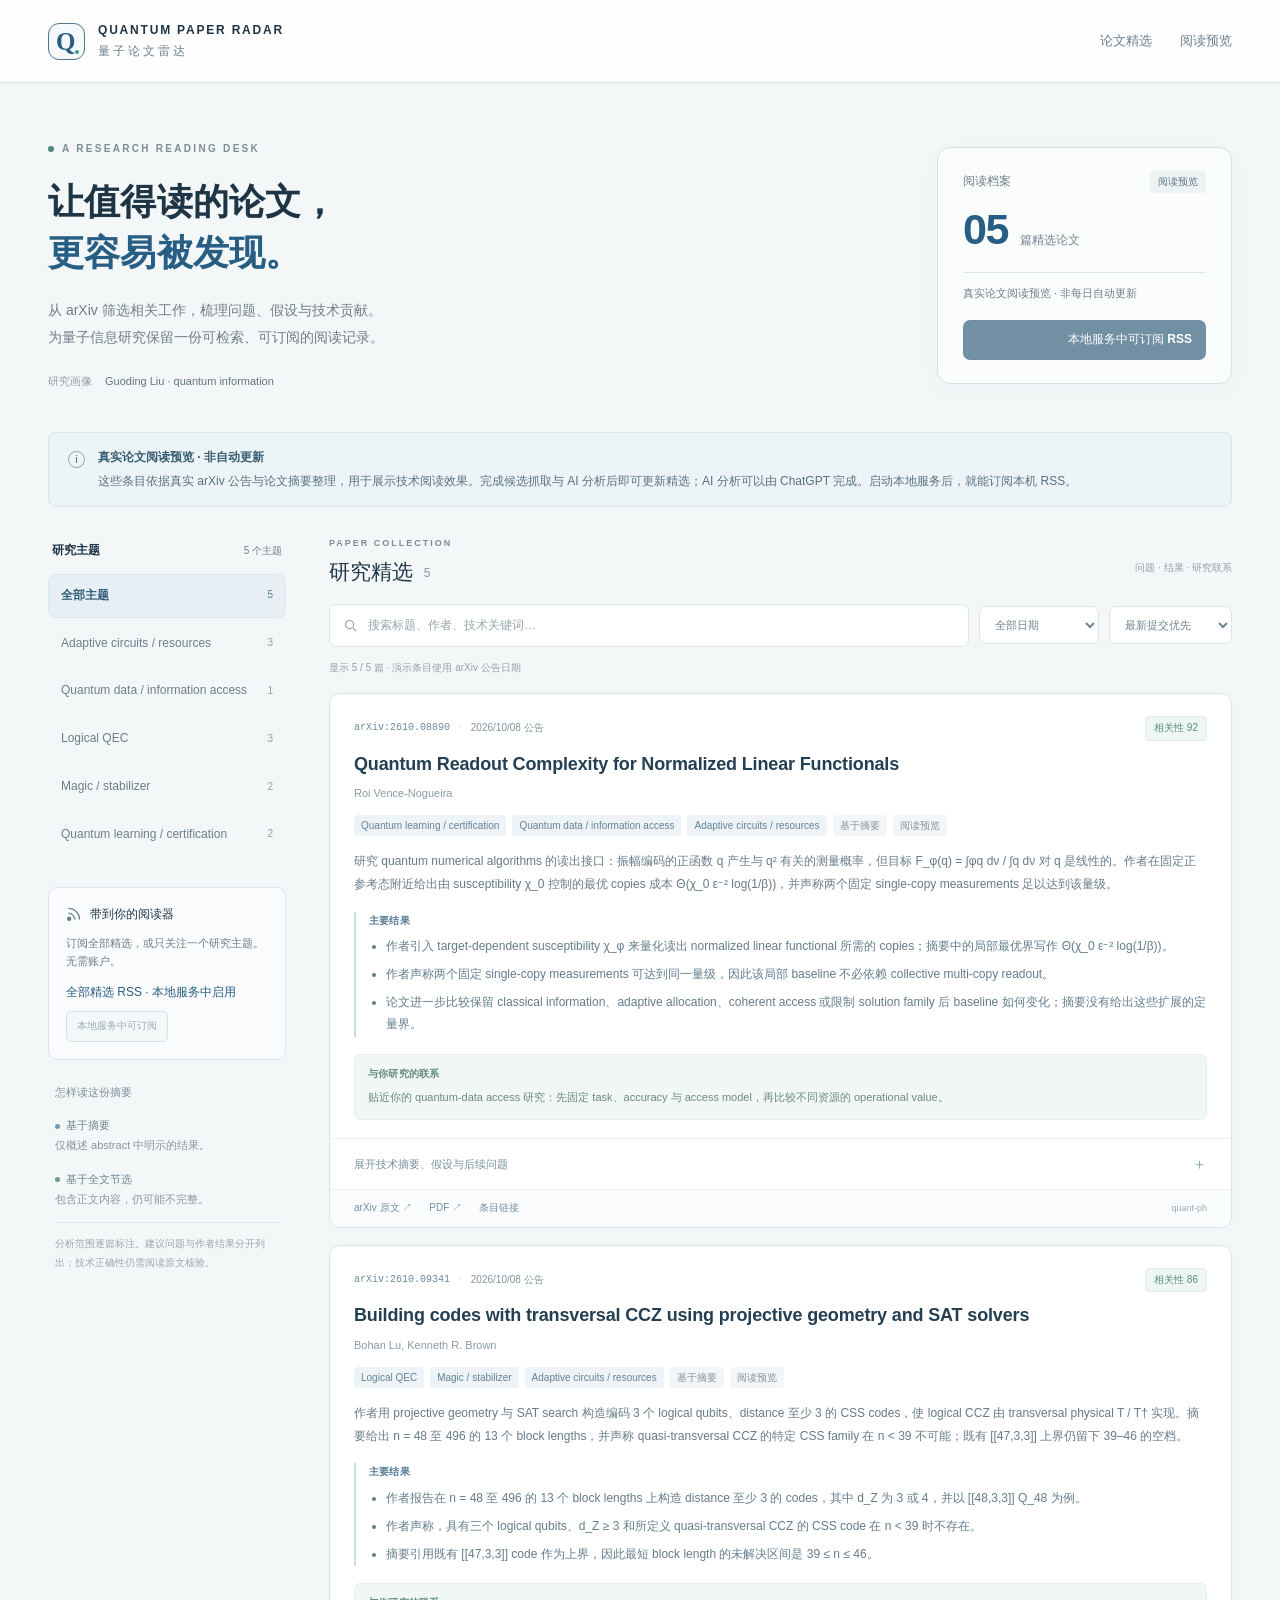
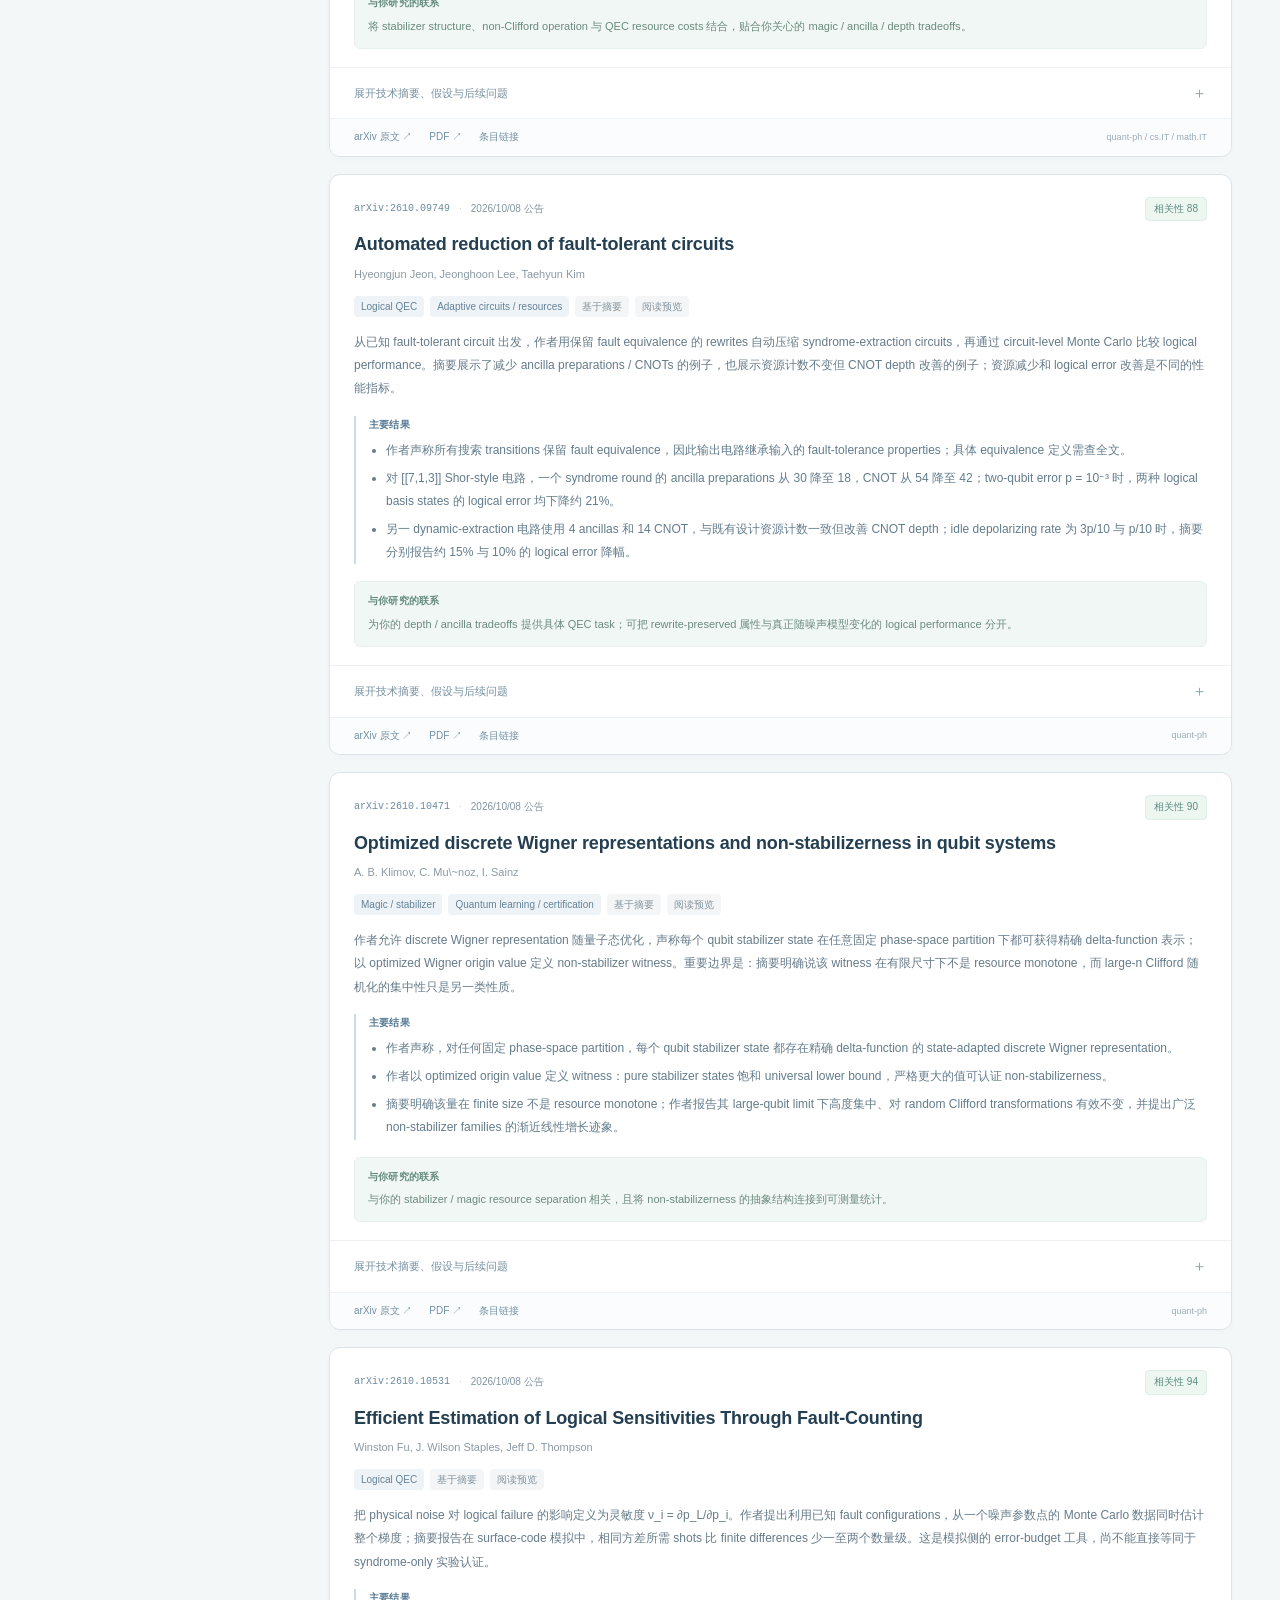
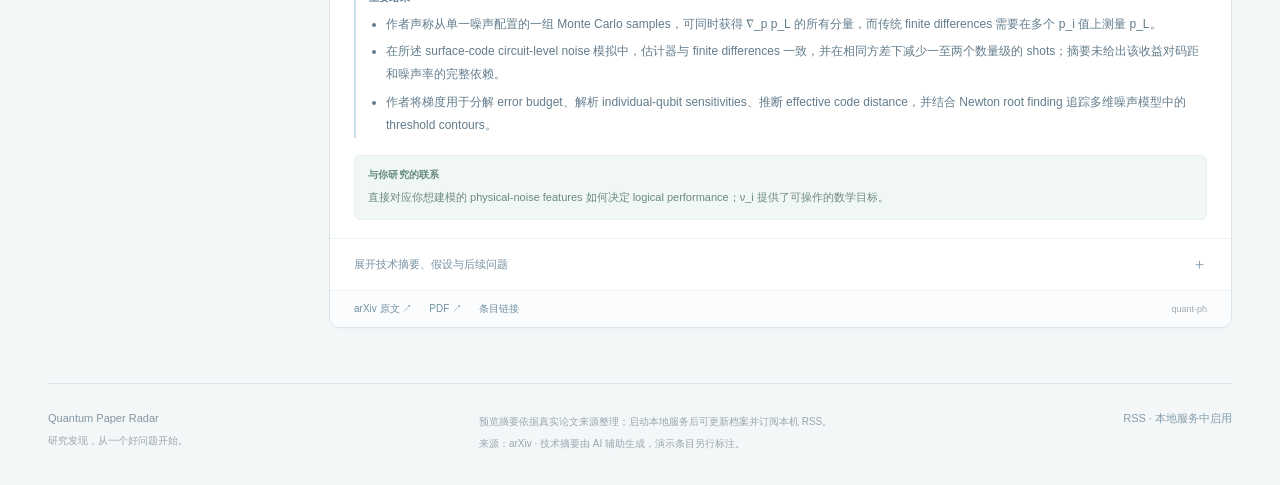
==== Preview.html @ 43a52d11 "Add quantum paper radar, local reader, RSS and no-key Pages workflow" ====
<!doctype html>
<html lang="zh-CN">
<head>
  <meta charset="utf-8">
  <meta name="viewport" content="width=device-width, initial-scale=1">
  <meta name="description" content="个性化 arXiv 研究精选：阅读问题、假设、主要结果和研究联系的技术摘要。">
  <title>Quantum Paper Radar · 量子论文雷达</title>
  <link rel="alternate" type="application/rss+xml" title="Quantum Paper Radar RSS" href="http://localhost:8000/feed.xml">
  <style>:root{--ink:#1e3546;--muted:#6e7e89;--blue:#275e84;--teal:#397b75;--line:#dce5e9;--paper:#fff;--bg:#f4f7f8;--lightblue:#eaf2f7;--lightteal:#eaf4f0;--font:Inter,-apple-system,BlinkMacSystemFont,"Segoe UI","Noto Sans CJK SC","PingFang SC","Microsoft YaHei",sans-serif}*{box-sizing:border-box}html{scroll-behavior:smooth;scroll-padding-top:90px}body{margin:0;background:var(--bg);color:var(--ink);font-family:var(--font);font-size:14px;line-height:1.65}a{color:var(--blue);text-decoration:none}a:hover{text-decoration:underline}button,input,select{font:inherit}button,select{cursor:pointer}button{color:inherit}button:focus-visible,a:focus-visible,input:focus-visible,select:focus-visible,summary:focus-visible{outline:3px solid #88b4ca;outline-offset:3px}button{background:none}.sr-only{position:absolute;width:1px;height:1px;padding:0;margin:-1px;overflow:hidden;clip:rect(0,0,0,0);white-space:nowrap;border:0}[hidden]{display:none!important}.skip-link{position:fixed;top:-80px;left:16px;background:#fff;border:1px solid var(--blue);padding:12px;z-index:20}.skip-link:focus{top:10px}.site-header{background:rgba(255,255,255,.94);border-bottom:1px solid var(--line)}.header-inner{max-width:1252px;margin:auto;min-height:82px;padding:0 34px;display:flex;justify-content:space-between;align-items:center;gap:24px}.brand{display:flex;gap:13px;align-items:center;color:var(--ink);font-weight:650;font-size:12px;letter-spacing:1.8px;line-height:1.45}.brand:hover{text-decoration:none}.brand-mark{width:37px;height:37px;border:1.5px solid #54758b;border-radius:11px;display:grid;place-items:center;font-family:Georgia,serif;font-size:25px;line-height:1;color:#275e84;position:relative;background:#f5f9fb}.brand-mark:after{content:"";width:4px;height:4px;background:#4b9586;border-radius:50%;position:absolute;right:5px;bottom:5px}.brand-sub{display:block;font-size:12px;letter-spacing:3px;color:var(--muted);font-weight:450;margin-top:3px}nav{display:flex;gap:28px;font-size:13px}nav a{color:var(--muted)}.shell{max-width:1252px;padding:0 34px;margin:0 auto}.intro{display:flex;align-items:center;justify-content:space-between;gap:45px;padding:58px 0 42px}.eyebrow{display:flex;align-items:center;gap:8px;font-size:10px;font-weight:650;letter-spacing:2.3px;color:#7c8d97;margin:0 0 18px}.small-dot{width:6px;height:6px;border-radius:50%;background:#4c8c7f}h1{font-size:36px;line-height:1.43;font-weight:620;letter-spacing:.2px;margin:0 0 19px}h1 span{color:var(--blue)}.intro-copy{font-size:14px;color:var(--muted);line-height:1.9;margin:0 0 21px}.profile-line{font-size:11px;color:#92a0a7;margin:0}.profile-line span{color:#617581;margin-left:10px}.status-panel{width:295px;flex-shrink:0;border:1px solid #d6e1e7;border-radius:13px;background:#ffffffa6;padding:23px 25px;box-shadow:0 6px 26px rgba(30,53,70,.025)}.panel-label{display:flex;justify-content:space-between;align-items:center;color:var(--muted);margin:0 0 13px;font-size:12px}.panel-label span{background:#edf3f5;color:#5d7786;padding:3px 8px;border-radius:4px;font-size:10px}.archive-count{display:flex;align-items:baseline;gap:12px;margin:0}.archive-count>span:first-child{font-size:43px;line-height:1.1;letter-spacing:-1.5px;font-weight:550;color:var(--blue);font-variant-numeric:tabular-nums}.archive-count>span:last-child{font-size:12px;color:#70828e}.status-rule{height:1px;background:var(--line);margin:19px 0 11px}.update-status{font-size:11px;margin:0 0 16px;color:var(--muted)}.subscribe-button{display:flex;gap:9px;align-items:center;padding:10px 14px;background:var(--blue);color:#fff;font-size:12px;font-weight:550;border-radius:7px}.subscribe-button:hover{background:#1e5173;text-decoration:none}.subscribe-button>span{margin-left:auto}.subscribe-button svg,.rss-label svg{width:16px;height:16px;fill:currentColor;stroke:currentColor;stroke-width:1.5}.subscribe-button path,.rss-label path{fill:none}.notice{display:flex;gap:13px;background:#edf4f7;border:1px solid #d7e5ec;border-radius:8px;padding:15px 19px;margin-bottom:29px;font-size:12px;color:#587181}.notice strong{font-size:12px;color:#365c71;font-weight:600}.notice p{margin:3px 0 0;line-height:1.7}.notice-icon{border:1px solid #85a6b8;border-radius:50%;width:17px;height:17px;font-size:11px;line-height:15px;text-align:center;margin-top:3px;flex-shrink:0}.workspace{display:grid;grid-template-columns:238px minmax(0,1fr);gap:43px}.sidebar{padding-top:5px}.sidebar-heading{display:flex;align-items:center;justify-content:space-between;padding:0 4px;margin-bottom:13px}.sidebar-heading h2{margin:0;font-size:12px;font-weight:600}.sidebar-heading>span{font-size:10px;color:var(--muted)}.topic-filters{display:flex;flex-direction:column;gap:4px;margin-bottom:30px}.topic-button{display:flex;align-items:center;justify-content:space-between;text-align:left;gap:12px;border:1px solid transparent;width:100%;padding:11px 12px;border-radius:7px;font-size:12px;color:#6b7f8c}.topic-button:hover{background:#edf2f5}.topic-button.active{border-color:#dbe8ef;background:#e7eff5;color:#315d79;font-weight:600}.topic-number{font-size:10px;color:#8d9da7;font-variant-numeric:tabular-nums;font-weight:500}.active .topic-number{color:#527d95}.subscription-box{border:1px solid var(--line);border-radius:9px;padding:17px;background:#fff9;margin-bottom:23px}.rss-label{display:flex;align-items:center;gap:8px;color:#657e8d}.rss-label h2{font-size:12px;font-weight:550;margin:0;color:var(--ink)}.subscription-box>p{font-size:11px;color:var(--muted);margin:10px 0 12px}.feed-link{font-size:12px;display:flex;gap:10px;justify-content:space-between;align-items:center;font-weight:500;margin:9px 0}.copy-button{font-size:10px;border:1px solid #d6e1e7;border-radius:5px;padding:6px 10px;color:#758894;background:#fbfdfe}.copy-button:hover{border-color:#88aabd}.subscription-box .copy-status{font-size:10px;color:var(--teal);margin:8px 0 0;overflow-wrap:anywhere}.copy-status:empty{display:none}.scope-box{padding:0 7px}.scope-box h2{font-size:11px;font-weight:550;color:#7a8e9b;margin:0 0 14px}.scope-box p{font-size:11px;line-height:1.85;color:#8696a0;margin:0 0 13px}.scope-box p strong{font-weight:500;color:#6d8492}.scope-dot{display:inline-block;width:5px;height:5px;border-radius:50%;margin-right:6px;vertical-align:middle}.scope-dot.abstract{background:#7398b3}.scope-dot.fulltext{background:#71998b}.scope-box .scope-note{font-size:10px;color:#9aa6ad;border-top:1px solid var(--line);padding-top:12px}.list-heading{display:flex;justify-content:space-between;align-items:center;gap:15px;margin-bottom:18px}.list-heading .eyebrow{font-size:9px;margin:0 0 6px;letter-spacing:2px}.list-heading h2{font-size:21px;font-weight:550;margin:0;line-height:1.4}.list-heading h2 span{font-size:12px;font-weight:500;color:#7c98a8;margin-left:5px;vertical-align:middle}.collection-note{font-size:10px;color:#91a0a8;padding-top:15px}.toolbar{display:flex;gap:10px;align-items:center}.search-wrap{display:flex;gap:10px;align-items:center;background:#fff;border:1px solid var(--line);border-radius:7px;padding:10px 13px;flex:1;min-width:150px}.search-wrap svg{width:15px;height:15px;stroke:#95a5af;stroke-width:1.8;fill:none;flex-shrink:0}.search-wrap input{width:100%;min-width:0;padding:0;border:0;background:none;color:var(--ink);font-size:12px;line-height:1.7}.search-wrap:focus-within{border-color:#82a8bd;outline:2px solid #d6e9f4}.search-wrap input:focus-visible{outline:none}.search-wrap input::placeholder{color:#98a6ae}.select-wrap{border:1px solid var(--line);border-radius:7px;background:#fff}.select-wrap select{border:0;border-radius:7px;padding:11px 24px 11px 11px;background:transparent;font-size:11px;color:#71838f;max-width:151px}.result-caption{font-size:10px;color:#92a0a8;margin:13px 0 17px}.paper-list{display:flex;flex-direction:column;gap:17px}.paper-card{background:var(--paper);border:1px solid #dbe4e9;border-radius:11px;overflow:hidden;box-shadow:0 2px 7px rgba(37,64,84,.018);scroll-margin-top:24px}.card-inner{padding:22px 24px 18px}.card-top{display:flex;align-items:center;justify-content:space-between;gap:12px;margin-bottom:10px}.paper-meta{display:flex;align-items:center;gap:9px;color:#81949f;font-size:10px;flex-wrap:wrap}.arxiv-id{font-family:ui-monospace,SFMono-Regular,Consolas,monospace;font-size:10px;color:#6d8aa0}.meta-separator{color:#c4cfd5}.score{font-size:10px;color:#5a8c80;background:#edf6f1;border:1px solid #deede6;padding:3px 8px;border-radius:4px;white-space:nowrap}.paper-title{font-size:18px;line-height:1.45;font-weight:580;letter-spacing:-.15px;margin:0 0 7px}.paper-title a{color:#243f52}.paper-title a:hover{color:var(--blue)}.authors{font-size:11px;color:#8b9aa4;margin:0 0 13px;overflow-wrap:anywhere}.paper-tags{display:flex;gap:6px;flex-wrap:wrap;margin:0 0 14px}.paper-tag{padding:3px 7px;border-radius:4px;background:#edf3f7;color:#648398;font-size:10px;border:0;line-height:1.5}.paper-tag:hover{background:#e1edf4}.scope-tag{padding:3px 7px;border-radius:4px;background:#f3f5f6;color:#83939d;font-size:10px;line-height:1.5}.scope-tag.fulltext{background:#edf4ee;color:#6c8b77}.summary{font-size:12px;color:#667b89;margin:0 0 15px;line-height:1.95;overflow-wrap:anywhere}.results-block{border-left:2px solid #c7dce7;padding:1px 0 1px 13px;margin:14px 0 17px}.mini-heading{font-size:10px;font-weight:650;color:#547994;margin:0 0 6px;letter-spacing:.2px}.results-block ul,.technical-section ul{font-size:12px;color:#637c8c;padding-left:17px;margin:0;line-height:1.9;overflow-wrap:anywhere}.results-block li+li,.technical-section li+li{margin-top:5px}.relevance-block{background:#f1f7f5;border:1px solid #e7f0ec;border-radius:6px;padding:11px 13px;margin-top:13px}.relevance-block .mini-heading{color:#648b7e;margin-bottom:4px}.relevance-block p{font-size:11px;line-height:1.9;margin:0;color:#6b8a7d;overflow-wrap:anywhere}.technical-details{border-top:1px solid #edf1f3}.technical-details>summary{padding:13px 24px;color:#7690a1;font-size:11px;list-style:none;display:flex;align-items:center;justify-content:space-between;cursor:pointer}.technical-details>summary::-webkit-details-marker{display:none}.technical-details>summary:after{content:"＋";font-size:15px;color:#8ca5b4}.technical-details[open]>summary:after{content:"−"}.technical-content{padding:0 24px 21px}.technical-section+.technical-section{margin-top:18px}.technical-section p{font-size:12px;line-height:1.9;color:#637c8c;margin:0;white-space:pre-wrap;overflow-wrap:anywhere}.technical-section.follow-up .mini-heading{color:#749287}.technical-section.abstract p{font-size:11px;color:#8597a2;line-height:1.8}.provenance{display:flex;gap:12px;flex-wrap:wrap;font-size:10px;color:#9aa8b1;border-top:1px solid #edf1f3;padding-top:13px;margin-top:18px}.card-footer{display:flex;justify-content:space-between;align-items:center;gap:14px;padding:10px 24px;background:#fbfcfd;border-top:1px solid #edf1f3;color:#9ba9b2;font-size:10px}.paper-links{display:flex;gap:17px;flex-wrap:wrap}.paper-links a{font-size:10px;color:#7291a5}.category-text{font-size:9px;color:#9dacb6;text-align:right}.empty-state{text-align:center;margin:28px 0;background:#fff;border:1px solid var(--line);border-radius:10px;padding:42px 22px;color:var(--muted)}.empty-state>span{font-size:38px;line-height:1;color:#aec0cc}.empty-state h3{font-size:16px;font-weight:500;color:#728999;margin:12px 0}.empty-state p{font-size:12px;margin:0 0 18px}.reset-button{font-size:11px;color:var(--blue);border:1px solid #c4d8e4;border-radius:5px;padding:7px 12px}.site-footer{margin:55px 0 0;border-top:1px solid var(--line);padding:25px 0 29px;display:flex;justify-content:space-between;gap:27px;color:#98a6af;font-size:10px}.site-footer strong{font-size:11px;font-weight:500;color:#8396a2}.site-footer p{margin:3px 0;line-height:1.9}.site-footer>a{font-size:11px;white-space:nowrap;color:#839cab}svg{display:block}@media(min-width:1400px){.header-inner,.shell{max-width:1280px}.workspace{grid-template-columns:240px minmax(0,1fr);gap:55px}.intro{padding-top:65px}.reading-area{max-width:850px}}@media(max-width:1000px){.header-inner,.shell{padding-left:24px;padding-right:24px}.workspace{grid-template-columns:190px minmax(0,1fr);gap:25px}.toolbar{flex-wrap:wrap}.search-wrap{flex-basis:100%}.select-wrap{flex:1}.select-wrap select{max-width:none;width:100%}.card-inner{padding:20px}.technical-details>summary{padding:13px 20px}.technical-content{padding:0 20px 18px}.card-footer{padding:10px 20px}.status-panel{width:265px}.intro{gap:27px}h1{font-size:32px}.paper-title{font-size:17px}.collection-note{display:none}}@media(max-width:720px){.header-inner{min-height:73px;padding:0 18px}.brand{font-size:10px;letter-spacing:1.2px;gap:10px}.brand-sub{font-size:10px;letter-spacing:2px}.brand-mark{width:33px;height:33px;font-size:23px}nav{gap:16px;font-size:11px}nav a:first-child{display:none}.shell{padding:0 18px}.intro{display:block;padding:34px 0 27px}h1{font-size:29px;margin-bottom:15px}.eyebrow{font-size:9px;margin-bottom:15px}.intro-copy{font-size:12px;line-height:1.9;margin-bottom:13px}.desktop-break{display:none}.profile-line{font-size:10px;line-height:1.9}.profile-line span{margin-left:8px}.status-panel{width:100%;margin-top:24px;padding:17px 18px;display:grid;grid-template-columns:1fr auto;column-gap:25px;align-items:center}.panel-label{grid-column:1;margin-bottom:6px;font-size:10px;gap:14px;justify-content:flex-start}.archive-count{grid-column:1;grid-row:2;gap:9px}.archive-count>span:first-child{font-size:32px}.archive-count>span:last-child{font-size:10px}.status-rule{display:none}.update-status{grid-column:1/-1;margin:9px 0 0;font-size:10px}.subscribe-button{grid-column:2;grid-row:1/3;padding:9px 11px;font-size:10px;gap:7px}.subscribe-button svg{width:13px;height:13px}.workspace{display:block}.sidebar{margin-bottom:25px}.sidebar-heading{margin-bottom:10px}.topic-filters{display:flex;flex-direction:row;flex-wrap:wrap;gap:7px;margin-bottom:13px}.topic-button{width:auto;gap:10px;padding:7px 10px;border-color:#dce6eb;background:#fff;font-size:10px;border-radius:6px}.topic-number{font-size:9px}.subscription-box,.scope-box{display:none}.notice{padding:12px 14px;gap:10px;margin-bottom:22px;font-size:11px}.notice strong{font-size:11px}.notice p{font-size:10px}.list-heading{margin-bottom:13px}.list-heading h2{font-size:18px}.toolbar{gap:8px}.search-wrap{padding:9px 11px}.search-wrap input{font-size:11px}.select-wrap select{font-size:10px;padding:9px 25px 9px 10px}.result-caption{margin:11px 0 14px}.paper-list{gap:14px}.card-inner{padding:17px 16px 15px}.card-top{gap:7px;align-items:flex-start;margin-bottom:9px}.paper-meta{gap:6px;font-size:9px}.arxiv-id{font-size:9px}.score{font-size:9px;padding:3px 6px}.paper-title{font-size:16px;line-height:1.5}.authors{font-size:10px;margin-bottom:11px}.paper-tags{gap:5px;margin-bottom:11px}.paper-tag,.scope-tag{font-size:9px}.summary{font-size:11px;line-height:1.95;margin-bottom:12px}.results-block{padding-left:10px;margin:12px 0}.results-block ul,.technical-section ul,.technical-section p{font-size:11px}.relevance-block{padding:9px 10px}.relevance-block p{font-size:10px}.technical-details>summary{padding:11px 16px;font-size:10px}.technical-content{padding:0 16px 17px}.card-footer{padding:9px 16px;align-items:flex-start}.paper-links{gap:12px}.paper-links a{font-size:9px}.category-text{font-size:8px}.site-footer{margin-top:32px;padding-top:21px;display:grid;grid-template-columns:1fr auto;gap:12px;font-size:9px}.site-footer>div:nth-child(2){grid-row:2;grid-column:1/-1}.site-footer>a{grid-column:2;grid-row:1;font-size:10px}}@media(prefers-reduced-motion:reduce){html{scroll-behavior:auto}}

.copy-button:disabled{cursor:default;color:#9aabb6;background:#f5f8f9}.subscribe-button[aria-disabled="true"]{background:#7190a3;cursor:default}.subscribe-button[aria-disabled="true"]:hover{background:#7190a3}[aria-disabled="true"]:hover{text-decoration:none}

.update-status{white-space:pre-line;line-height:1.8}

.local-workbench{background:#fff;border:1px solid #d6e1e7;border-radius:11px;padding:23px 25px;margin:0 0 31px}.local-heading{display:flex;align-items:center;justify-content:space-between;gap:22px;margin-bottom:21px}.local-heading .eyebrow{font-size:9px;margin:0 0 6px}.local-heading h2{font-size:18px;font-weight:550;line-height:1.5;margin:0}.local-heading p:not(.eyebrow){font-size:11px;color:var(--muted);margin:5px 0 0}.pending-badge{flex-shrink:0;display:flex;align-items:baseline;gap:6px;font-size:11px;color:#678779;background:#eef6f1;padding:8px 12px;border-radius:6px;white-space:nowrap}.pending-badge strong{font-size:20px;font-weight:550;font-variant-numeric:tabular-nums}.local-actions{display:grid;grid-template-columns:repeat(3,minmax(0,1fr));gap:20px}.local-step{display:flex;gap:11px;align-items:flex-start}.step-number{width:22px;height:22px;flex-shrink:0;border:1px solid #d5e3eb;border-radius:50%;display:grid;place-items:center;color:#6d8c9f;font-size:10px;background:#f4f8fa;line-height:1}.local-step h3{font-size:12px;font-weight:600;margin:0 0 5px;line-height:1.75}.local-step p{font-size:11px;line-height:1.8;color:#81939f;margin:0 0 12px;min-height:40px}.local-button{font-size:11px;border:1px solid #c6d9e4;border-radius:6px;background:#f7fafc;color:#52778f;padding:8px 12px;line-height:1.6}.local-button:hover{background:#edf4f8;border-color:#8daebf}.local-button.primary{background:var(--blue);border-color:var(--blue);color:#fff}.local-button.primary:hover{background:#1e5173}.local-button:disabled{cursor:default;opacity:.55}.local-status{background:#f4f8fa;border:1px solid #e5edf1;border-radius:6px;padding:10px 12px;font-size:11px;color:#5f7f93;line-height:1.9;margin:20px 0 0;overflow-wrap:anywhere}.local-status.error{color:#9a514c;background:#fff7f5;border-color:#eedbd7}.local-notes{border-top:1px solid #edf1f3;padding-top:11px;margin-top:13px}.local-notes p{font-size:10px;color:#8a9ba6;line-height:1.9;margin:2px 0;overflow-wrap:anywhere}.local-notes a{color:#6c8da2}
@media(max-width:720px){.local-workbench{padding:17px 16px;margin-bottom:24px}.local-heading{align-items:flex-start;gap:13px;margin-bottom:18px}.local-heading h2{font-size:16px}.local-heading p:not(.eyebrow){font-size:10px}.pending-badge{font-size:9px;gap:4px;padding:6px 8px}.pending-badge strong{font-size:17px}.local-actions{grid-template-columns:1fr;gap:17px}.local-step+.local-step{border-top:1px solid #edf1f3;padding-top:16px}.local-step p{font-size:10px;min-height:0;margin-bottom:9px}.local-step>div{flex:1}.local-button{font-size:10px;padding:7px 11px}.local-status{font-size:10px;margin-top:17px}.local-notes p{font-size:9px}}
</style>
  <script>window.QRADAR_DATA={"papers": [{"id": "2610.10531", "title": "Efficient Estimation of Logical Sensitivities Through Fault-Counting", "abstract": "", "published": "2026-10-08T04:00:00Z", "updated": "2026-10-08T04:00:00Z", "selected_at": "", "date_basis": "announcement", "version": 1, "authors": ["Winston Fu", "J. Wilson Staples", "Jeff D. Thompson"], "categories": ["quant-ph"], "topics": ["logical_qec"], "url": "https://arxiv.org/abs/2610.10531", "pdf_url": "https://arxiv.org/pdf/2610.10531v1", "analysis": {"summary": "把 physical noise 对 logical failure 的影响定义为灵敏度 ν_i = ∂p_L/∂p_i。作者提出利用已知 fault configurations，从一个噪声参数点的 Monte Carlo 数据同时估计整个梯度；摘要报告在 surface-code 模拟中，相同方差所需 shots 比 finite differences 少一至两个数量级。这是模拟侧的 error-budget 工具，尚不能直接等同于 syndrome-only 实验认证。", "problem": "当电路同时受多种 physical noise 影响时，怎样高效确定每种噪声对 logical error rate 的边际贡献，而不对每个参数反复扫描？", "setting": "固定 QEC 电路与多参数噪声模型 p，目标量是 p_L(p) 及其梯度；输入是 circuit-level Monte Carlo samples，以及每个样本底层的 fault configuration。摘要以 surface-code simulations 为验证场景。", "evidence_level": "abstract", "source_url": "https://arxiv.org/abs/2610.10531", "model": "ChatGPT preview (not API pipeline)", "analyzed_at": "2026-10-09T01:23:39+00:00", "status": "preview", "main_results": ["作者声称从单一噪声配置的一组 Monte Carlo samples，可同时获得 ∇_p p_L 的所有分量，而传统 finite differences 需要在多个 p_i 值上测量 p_L。", "在所述 surface-code circuit-level noise 模拟中，估计器与 finite differences 一致，并在相同方差下减少一至两个数量级的 shots；摘要未给出该收益对码距和噪声率的完整依赖。", "作者将梯度用于分解 error budget、解析 individual-qubit sensitivities、推断 effective code distance，并结合 Newton root finding 追踪多维噪声模型中的 threshold contours。"], "techniques": ["基于底层 fault-counting 信息的 differentiable estimator。", "利用 logical sensitivities 进行 Newton root finding；摘要没有提供估计器公式或方差证明。"], "assumptions": ["必须获得模拟样本的底层 fault configuration，并在明确的参数化噪声模型中定义 p_i。", "摘要中的实证收益来自 surface-code circuit-level noise simulations；其他码和噪声结构的保证需要读全文。"], "limitations": ["分析仅依据摘要；作者的正确性与性能主张未独立验证。", "实际 syndrome record 通常不直接提供每个底层 fault；摘要没有建立仅凭实验 syndrome 数据估计同一梯度的方法。", "摘要未说明 coherent noise、时间相关噪声或 decoder memory 下的适用条件，也未给出一般 sample-complexity bound。"], "relevance": ["直接对应你想建模的 physical-noise features 如何决定 logical performance；ν_i 提供了可操作的数学目标。", "可作为 logical characterization 的模拟基线：明确比较已知 latent faults 与仅有 syndrome / logical-output data 的信息差异。"], "follow_up": ["研究问题：仅观察 syndrome histories 和 logical outputs 时，哪些 ν_i 可识别？最少还需哪些 calibrated controls 或噪声结构假设？", "研究问题：能否估计一组与 logical fidelity 有关的组合灵敏度，避免完整 physical-noise reconstruction，并给出 SPAM 与 model mismatch 的误差界？"], "relevance_score": 94}}, {"id": "2610.10471", "title": "Optimized discrete Wigner representations and non-stabilizerness in qubit systems", "abstract": "", "published": "2026-10-08T04:00:00Z", "updated": "2026-10-08T04:00:00Z", "selected_at": "", "date_basis": "announcement", "version": 1, "authors": ["A. B. Klimov", "C. Mu\\~noz", "I. Sainz"], "categories": ["quant-ph"], "topics": ["magic_stabilizer", "quantum_learning"], "url": "https://arxiv.org/abs/2610.10471", "pdf_url": "https://arxiv.org/pdf/2610.10471v1", "analysis": {"summary": "作者允许 discrete Wigner representation 随量子态优化，声称每个 qubit stabilizer state 在任意固定 phase-space partition 下都可获得精确 delta-function 表示；以 optimized Wigner origin value 定义 non-stabilizer witness。重要边界是：摘要明确说该 witness 在有限尺寸下不是 resource monotone，而 large-n Clifford 随机化的集中性只是另一类性质。", "problem": "qubit 系统的 state-independent Wigner map 难以统一呈现 stabilizer 结构，是否能用可从测量统计优化的表示构造一个 operational non-stabilizerness diagnostic？", "setting": "qubit states、一个固定 phase-space partition，以及构成该 partition 的 mutually unbiased bases；优化通过选取相应 measurement probabilities 的最大值实现。摘要的 witness lower-bound 饱和陈述针对 pure states。", "evidence_level": "abstract", "source_url": "https://arxiv.org/abs/2610.10471", "model": "ChatGPT preview (not API pipeline)", "analyzed_at": "2026-10-09T01:23:39+00:00", "status": "preview", "main_results": ["作者声称，对任何固定 phase-space partition，每个 qubit stabilizer state 都存在精确 delta-function 的 state-adapted discrete Wigner representation。", "作者以 optimized origin value 定义 witness：pure stabilizer states 饱和 universal lower bound，严格更大的值可认证 non-stabilizerness。", "摘要明确该量在 finite size 不是 resource monotone；作者报告其 large-qubit limit 下高度集中、对 random Clifford transformations 有效不变，并提出广泛 non-stabilizer families 的渐近线性增长迹象。"], "techniques": ["在 phase-space representation 上做 state-dependent optimization。", "直接从 mutually unbiased bases 的 measurement statistics 选择最大概率；集中性结果的具体方法未在摘要中陈述。"], "assumptions": ["明确区分固定 partition 与 state-dependent representation；后者不能直接作为同一个 state-independent map 的性质使用。", "pure-state witness 陈述、mixed-state 情况和有限尺寸 resource-theory 条件需分别核查。"], "limitations": ["分析仅依据摘要；未审阅 witness 的显式表达式、证明和可实验估计的精度要求。", "摘要未给出所需 bases 数量、copies complexity、SPAM robustness 或测量电路资源成本。", "非 monotone witness 不能自动用于证明 magic conversion 或 magic consumption lower bounds。", "原始 RSS 摘要中部分英文字符显示为问号，保留来源原文；需要全文校对。"], "relevance": ["与你的 stabilizer / magic resource separation 相关，且将 non-stabilizerness 的抽象结构连接到可测量统计。", "适合检验 restricted measurement 下能否高效认证 magic，以及优化本身是否引入隐藏的测量或计算成本。"], "follow_up": ["研究问题：在你的 restricted Clifford / local-control readout model 下，估计该 witness 的总 shots 和电路深度是多少？", "研究问题：有限尺寸非 monotonicity 的反例对实际 magic certification 有什么影响；small SPAM 与 mixed noise 下是否存在可靠 threshold？"], "relevance_score": 90}}, {"id": "2610.09749", "title": "Automated reduction of fault-tolerant circuits", "abstract": "", "published": "2026-10-08T04:00:00Z", "updated": "2026-10-08T04:00:00Z", "selected_at": "", "date_basis": "announcement", "version": 1, "authors": ["Hyeongjun Jeon", "Jeonghoon Lee", "Taehyun Kim"], "categories": ["quant-ph"], "topics": ["logical_qec", "adaptive_resources"], "url": "https://arxiv.org/abs/2610.09749", "pdf_url": "https://arxiv.org/pdf/2610.09749v1", "analysis": {"summary": "从已知 fault-tolerant circuit 出发，作者用保留 fault equivalence 的 rewrites 自动压缩 syndrome-extraction circuits，再通过 circuit-level Monte Carlo 比较 logical performance。摘要展示了减少 ancilla preparations / CNOTs 的例子，也展示资源计数不变但 CNOT depth 改善的例子；资源减少和 logical error 改善是不同的性能指标。", "problem": "能否在不逐一重新验证每个候选电路的 fault tolerance 的情况下，系统地降低 QEC circuit 的资源成本或改善逻辑性能？", "setting": "输入是已有 fault-tolerance guarantee 的电路；搜索通过 non-reducing enabling rules 暴露 Bell-pair reductions，每次 reduction 移除一次 ancilla preparation 和一个 CNOT。摘要分别讨论 [[7,1,3]] Shor-style syndrome extraction 与 Steane-based dynamic extraction。", "evidence_level": "abstract", "source_url": "https://arxiv.org/abs/2610.09749", "model": "ChatGPT preview (not API pipeline)", "analyzed_at": "2026-10-09T01:23:39+00:00", "status": "preview", "main_results": ["作者声称所有搜索 transitions 保留 fault equivalence，因此输出电路继承输入的 fault-tolerance properties；具体 equivalence 定义需查全文。", "对 [[7,1,3]] Shor-style 电路，一个 syndrome round 的 ancilla preparations 从 30 降至 18，CNOT 从 54 降至 42；two-qubit error p = 10⁻³ 时，两种 logical basis states 的 logical error 均下降约 21%。", "另一 dynamic-extraction 电路使用 4 ancillas 和 14 CNOT，与既有设计资源计数一致但改善 CNOT depth；idle depolarizing rate 为 3p/10 与 p/10 时，摘要分别报告约 15% 与 10% 的 logical error 降幅。"], "techniques": ["搜索 non-reducing enabling rewrites，再进行 Bell-pair reductions。", "用 circuit-level Monte Carlo 评估候选电路，而 fault-tolerance guarantee 来自 rewrite invariance。"], "assumptions": ["输入电路已知 fault tolerant，且所用 rewrite rules 的 fault equivalence 适用于采用的 fault model。", "logical-error 数字来自所述模拟噪声配置；dynamic-extraction 数字显式依赖 idle depolarizing noise rate。"], "limitations": ["分析仅依据摘要；未核查 fault-equivalence proof、搜索完备性或 Monte Carlo uncertainty。", "ancilla preparations 数量与同时占用的 ancilla space 不是同一个资源；首个例子没有直接给出峰值 ancilla 数。", "两种 logical basis states 的错误率改善不等同于一般 logical process fidelity 的改善；摘要没有提供 SPAM-robust 实验认证。"], "relevance": ["为你的 depth / ancilla tradeoffs 提供具体 QEC task；可把 rewrite-preserved 属性与真正随噪声模型变化的 logical performance 分开。", "对应 logical benchmarking 的关键 formulation：固定完整 extraction / recovery gadget，再明确到底估计 logical failure、state fidelity 还是 process fidelity。"], "follow_up": ["研究问题：fault-equivalence constraints 下是否有可证明的 depth–ancilla–gate-count lower bounds，而不只依赖搜索结果？", "研究问题：对优化后 gadget，最少 logical preparations / readouts 与 syndrome data 能否给出包含 coherent noise 和 SPAM 的 process-fidelity bounds？"], "relevance_score": 88}}, {"id": "2610.09341", "title": "Building codes with transversal CCZ using projective geometry and SAT solvers", "abstract": "", "published": "2026-10-08T04:00:00Z", "updated": "2026-10-08T04:00:00Z", "selected_at": "", "date_basis": "announcement", "version": 1, "authors": ["Bohan Lu", "Kenneth R. Brown"], "categories": ["quant-ph", "cs.IT", "math.IT"], "topics": ["logical_qec", "magic_stabilizer", "adaptive_resources"], "url": "https://arxiv.org/abs/2610.09341", "pdf_url": "https://arxiv.org/pdf/2610.09341v1", "analysis": {"summary": "作者用 projective geometry 与 SAT search 构造编码 3 个 logical qubits、distance 至少 3 的 CSS codes，使 logical CCZ 由 transversal physical T / T† 实现。摘要给出 n = 48 至 496 的 13 个 block lengths，并声称 quasi-transversal CCZ 的特定 CSS family 在 n \u003c 39 不可能；既有 [[47,3,3]] 上界仍留下 39–46 的空档。", "problem": "为容错 non-Clifford operation 配置专门的 stabilizer code 时，需要多少 physical qubits？几何结构和自动搜索能否同时产生构造并给出严格的 block-length 下界？", "setting": "CSS code 编码三个 logical qubits。8-divisible X-stabilizers 来自 projective geometry 并保证 d_Z ≥ 3；SAT solver 寻找与 transversal CCZ 相容的三个 X-logical operators。下界针对 Z-distance 至少 3、transversal T 加 diagonal Clifford correction 的 quasi-transversal CCZ。", "evidence_level": "abstract", "source_url": "https://arxiv.org/abs/2610.09341", "model": "ChatGPT preview (not API pipeline)", "analyzed_at": "2026-10-09T01:23:39+00:00", "status": "preview", "main_results": ["作者报告在 n = 48 至 496 的 13 个 block lengths 上构造 distance 至少 3 的 codes，其中 d_Z 为 3 或 4，并以 [[48,3,3]] Q_48 为例。", "作者声称，具有三个 logical qubits、d_Z ≥ 3 和所定义 quasi-transversal CCZ 的 CSS code 在 n \u003c 39 时不存在。", "摘要引用既有 [[47,3,3]] code 作为上界，因此最短 block length 的未解决区间是 39 ≤ n ≤ 46。"], "techniques": ["使用 projective geometry 构造 8-divisible X-stabilizers。", "用 SAT solver 寻找 logical operators；下界的证明方法在摘要中未说明。"], "assumptions": ["必须区分构造的 full distance 至少 3 与下界假设的 Z-distance 至少 3。", "下界限定于所述 CSS / quasi-transversal implementation model，不能推广为所有 CCZ implementation 的 qubit 或 magic 成本下界。"], "limitations": ["分析仅依据摘要；未独立核查 code 参数、divisibility 条件或 block-length lower bound。", "摘要没有给出 full logical-noise performance、threshold、syndrome-extraction depth 或 magic-state factory 成本。", "transversal physical T/T† 不代表 physical non-Clifford resource 无成本，也不能从 block length 直接推出整个 fault-tolerant computation 的 magic budget。"], "relevance": ["将 stabilizer structure、non-Clifford operation 与 QEC resource costs 结合，贴合你关心的 magic / ancilla / depth tradeoffs。", "下界和构造之间的明确空档适合作为科学问题筛选范例，比仅比较 heuristic performance 更有针对性。"], "follow_up": ["研究问题：加入 extraction / recovery 电路后，这些 codes 的完整 logical CCZ gadget 在 depth、physical T count、ancilla 与 logical infidelity 之间有何 tradeoff？", "研究问题：能否用 bounded-error logical controls 认证此类 CCZ gadget，并区分 syndrome-visible faults 与 invisible logical faults？"], "relevance_score": 86}}, {"id": "2610.08890", "title": "Quantum Readout Complexity for Normalized Linear Functionals", "abstract": "", "published": "2026-10-08T04:00:00Z", "updated": "2026-10-08T04:00:00Z", "selected_at": "", "date_basis": "announcement", "version": 1, "authors": ["Roi Vence-Nogueira"], "categories": ["quant-ph"], "topics": ["quantum_learning", "data_hiding", "adaptive_resources"], "url": "https://arxiv.org/abs/2610.08890", "pdf_url": "https://arxiv.org/pdf/2610.08890v1", "analysis": {"summary": "研究 quantum numerical algorithms 的读出接口：振幅编码的正函数 q 产生与 q² 有关的测量概率，但目标 F_φ(q) = ∫φq dν / ∫q dν 对 q 是线性的。作者在固定正参考态附近给出由 susceptibility χ_0 控制的最优 copies 成本 Θ(χ_0 ε⁻² log(1/β))，并声称两个固定 single-copy measurements 足以达到该量级。", "problem": "量子算法输出一个 L²-normalized amplitude-encoded state 后，提取 L¹-normalized 科学观测量真正需要多少 quantum-state copies？测量和 classical / coherent access 如何改变这一成本？", "setting": "未知正解 q 由 quantum-state amplitudes 编码；目标是以 absolute error ε、failure probability β 估计 F_φ(q)。最优成本结论限定于一个固定 positive reference state 及其邻域，而不是任意全局解族。", "evidence_level": "abstract", "source_url": "https://arxiv.org/abs/2610.08890", "model": "ChatGPT preview (not API pipeline)", "analyzed_at": "2026-10-09T01:23:39+00:00", "status": "preview", "main_results": ["作者引入 target-dependent susceptibility χ_φ 来量化读出 normalized linear functional 所需的 copies；摘要中的局部最优界写作 Θ(χ_0 ε⁻² log(1/β))。", "作者声称两个固定 single-copy measurements 可达到同一量级，因此该局部 baseline 不必依赖 collective multi-copy readout。", "论文进一步比较保留 classical information、adaptive allocation、coherent access 或限制 solution family 后 baseline 如何变化；摘要没有给出这些扩展的定量界。"], "techniques": ["通过 target-dependent susceptibility 描述读出成本，并比较不同数据接口。", "构造两个固定 single-copy measurements；具体 POVM、可实现成本和 lower-bound 方法在摘要中未说明。"], "assumptions": ["q 为正，且主 copies 结论在固定 positive reference state 的某个邻域内成立。", "ε 表示目标 functional 的 absolute error，β 表示 allowed failure probability；copies 与 coherent-oracle calls 应分别计数。"], "limitations": ["分析仅依据摘要；未核查 susceptibility 的定义、局部邻域条件或 lower-bound proof。", "最优 copies 界没有自动计入制备每份 solution state 的成本；测量电路深度与 ancilla 成本也未在摘要中给出。", "摘要只说明研究了 coherent access / side information 的变化，不能据此宣称这些资源已带来特定指数优势。"], "relevance": ["贴近你的 quantum-data access 研究：先固定 task、accuracy 与 access model，再比较不同资源的 operational value。", "两个 fixed single-copy measurements 的结论可作为判断更高 design order、adaptive measurement 或 quantum memory 是否改善总 sample complexity 的比较基线。"], "follow_up": ["研究问题：哪些 classical side information 真正改变 χ 或最优 copies 界？能否将其到达测量前后的顺序分开建模？", "研究问题：加入 preparation noise、SPAM 与 locality 限制后，two-measurement 最优性是否保留，还是出现新的 depth–copies tradeoff？"], "relevance_score": 92}}], "profile_title": "Guoding Liu · quantum information", "is_demo": true, "last_successful_run": null, "last_collection_run": null, "last_analysis_run": null, "last_run": {"fetched": 145, "analyzed": 0, "selected": 5, "pending": 0}, "site_url": "http://localhost:8000/", "topic_labels": {"adaptive_resources": "Adaptive circuits / resources", "data_hiding": "Quantum data / information access", "logical_qec": "Logical QEC", "magic_stabilizer": "Magic / stabilizer", "quantum_learning": "Quantum learning / certification"}, "topic_feeds": {"adaptive_resources": "feeds/adaptive_resources.xml", "data_hiding": "feeds/data_hiding.xml", "logical_qec": "feeds/logical_qec.xml", "magic_stabilizer": "feeds/magic_stabilizer.xml", "quantum_learning": "feeds/quantum_learning.xml"}};</script>
</head>
<body>
  <a class="skip-link" href="#paper-list">跳到论文列表</a>
  <header class="site-header">
    <div class="header-inner">
      <a class="brand" href="./" aria-label="量子论文雷达首页"><span class="brand-mark" aria-hidden="true">Q</span><span>QUANTUM PAPER RADAR<span class="brand-sub">量子论文雷达</span></span></a>
      <nav aria-label="主导航"><a href="#paper-list">论文精选</a><a href="#subscriptions">订阅 RSS <span aria-hidden="true">↗</span></a></nav>
    </div>
  </header>
  <main class="shell">
    <section class="intro" aria-labelledby="page-title">
      <div class="intro-text"><p class="eyebrow"><span class="small-dot" aria-hidden="true"></span> A RESEARCH READING DESK</p><h1 id="page-title">让值得读的论文，<br><span>更容易被发现。</span></h1><p class="intro-copy">从 arXiv 筛选相关工作，梳理问题、假设与技术贡献。<br class="desktop-break">为量子信息研究保留一份可检索、可订阅的阅读记录。</p><p class="profile-line">研究画像 <span id="profile-title">Guoding Liu · quantum information</span></p></div>
      <div class="status-panel" aria-label="数据状态"><p class="panel-label">阅读档案 <span id="mode-label">正在读取</span></p><p class="archive-count"><span id="total-count">—</span><span>篇精选论文</span></p><div class="status-rule"></div><p class="update-status" id="update-status">正在读取最近更新信息…</p><a class="subscribe-button" href="./feed.xml"><svg viewBox="0 0 20 20" aria-hidden="true"><circle cx="4" cy="16" r="2"/><path d="M3 9a8 8 0 0 1 8 8M3 3a14 14 0 0 1 14 14"/></svg>订阅完整 RSS<span aria-hidden="true">↗</span></a></div>
    </section>
    <div class="notice" id="demo-notice" hidden><span class="notice-icon" aria-hidden="true">i</span><div><strong>真实论文阅读预览 · 非自动更新</strong><p>这些条目依据真实 arXiv 公告与论文摘要整理，用于展示技术阅读效果。完成候选抓取与 AI 分析后即可更新精选；AI 分析可以由 ChatGPT 完成。启动本地服务后，就能订阅本机 RSS。</p></div></div>
    <section class="local-workbench" id="local-workbench" aria-labelledby="local-heading" hidden>
      <div class="local-heading"><div><p class="eyebrow">LOCAL READING DESK</p><h2 id="local-heading">在本机更新阅读档案</h2><p>无需 GitHub 或 API key。候选收集与技术分析分开完成。</p></div><span class="pending-badge"><strong id="pending-count">0</strong> 篇待分析</span></div>
      <div class="local-actions">
        <div class="local-step"><span class="step-number" aria-hidden="true">1</span><div><h3>收集候选论文</h3><p>从 arXiv 抓取近期论文，按研究画像初筛。</p><button class="local-button primary" id="collect-papers" type="button">收集候选</button></div></div>
        <div class="local-step"><span class="step-number" aria-hidden="true">2</span><div><h3>交给 ChatGPT 分析</h3><p>导出材料，在 ChatGPT 中上传或粘贴，要求返回 JSON 文件。</p><button class="local-button" id="export-request" type="button">导出待分析材料</button></div></div>
        <div class="local-step"><span class="step-number" aria-hidden="true">3</span><div><h3>保存分析结果</h3><p>导入 ChatGPT 返回的 JSON，合格条目将加入精选和 RSS。</p><button class="local-button" id="import-analysis" type="button">导入 ChatGPT 分析</button><input id="analysis-file" type="file" accept=".json,application/json" hidden></div></div>
      </div>
      <p class="local-status" id="local-status" role="status" aria-live="polite">正在读取本机状态…</p>
      <div class="local-notes"><p>收集候选不会自动生成摘要；只有导入完成的分析才会发布。</p><p>本机 RSS：<a id="local-feed-link" href="./feed.xml">feed.xml</a>。同一台电脑上支持 HTTP 源的阅读器可订阅，需保持服务运行；手机和云端阅读器不能直接访问这个本机地址。</p></div>
    </section>
    <div class="workspace">
      <aside class="sidebar" aria-label="主题筛选与订阅">
        <div class="sidebar-heading"><h2>研究主题</h2><span id="topic-count">—</span></div>
        <div class="topic-filters" id="topic-filters"><button class="topic-button active" type="button" data-topic="" aria-pressed="true"><span>全部主题</span><span class="topic-number">—</span></button></div>
        <section class="subscription-box" id="subscriptions" aria-labelledby="subscription-heading"><div class="rss-label"><svg viewBox="0 0 20 20" aria-hidden="true"><circle cx="4" cy="16" r="2"/><path d="M3 9a8 8 0 0 1 8 8M3 3a14 14 0 0 1 14 14"/></svg><h2 id="subscription-heading">带到你的阅读器</h2></div><p id="subscription-description">订阅全部精选，或只关注一个研究主题。无需账户。</p><a class="feed-link" href="./feed.xml" id="current-feed">全部精选 RSS <span aria-hidden="true">↗</span></a><button type="button" class="copy-button" id="copy-feed">复制订阅链接</button><p class="copy-status" id="copy-status" role="status"></p></section>
        <section class="scope-box"><h2>怎样读这份摘要</h2><p><span class="scope-dot abstract" aria-hidden="true"></span><strong>基于摘要</strong><br>仅概述 abstract 中明示的结果。</p><p><span class="scope-dot fulltext" aria-hidden="true"></span><strong>基于全文节选</strong><br>包含正文内容，仍可能不完整。</p><p class="scope-note">分析范围逐篇标注。建议问题与作者结果分开列出；技术正确性仍需阅读原文核验。</p></section>
      </aside>
      <section class="reading-area" aria-labelledby="list-heading">
        <div class="list-heading"><div><p class="eyebrow">PAPER COLLECTION</p><h2 id="list-heading">研究精选 <span id="results-count">—</span></h2></div><span class="collection-note">问题 · 结果 · 研究联系</span></div>
        <form class="toolbar" id="filter-form" role="search"><label class="search-wrap" for="search"><svg viewBox="0 0 24 24" aria-hidden="true"><circle cx="10.5" cy="10.5" r="6.5"/><path d="m16 16 5 5"/></svg><span class="sr-only">搜索标题、作者或技术摘要</span><input id="search" type="search" placeholder="搜索标题、作者、技术关键词…" autocomplete="off"></label><label class="select-wrap"><span class="sr-only">提交时间范围</span><select id="date-filter"><option value="all">全部日期</option><option value="7">近 7 天提交</option><option value="30">近 30 天提交</option><option value="90">近 90 天提交</option></select></label><label class="select-wrap"><span class="sr-only">排序方式</span><select id="sort"><option value="recent">最新提交优先</option><option value="relevance">相关性优先</option></select></label></form>
        <p class="result-caption" id="result-caption" role="status" aria-live="polite">正在读取论文…</p>
        <div class="paper-list" id="paper-list" tabindex="-1"></div>
        <div class="empty-state" id="empty-state" hidden><span aria-hidden="true">⌕</span><h3>这里暂时没有论文</h3><p id="empty-message">尝试其他关键词、主题或时间范围。</p><button class="reset-button" id="reset-filters" type="button">重置筛选</button></div>
        <noscript><div class="notice">阅读界面需要 JavaScript。你也可以直接在 <a href="./feed.xml">RSS 中阅读全部技术摘要</a>。</div></noscript>
      </section>
    </div>
    <footer class="site-footer"><div><strong>Quantum Paper Radar</strong><p>研究发现，从一个好问题开始。</p></div><div><p id="run-summary">数据状态在每次成功更新后记录。</p><p>来源：arXiv · 技术摘要由 AI 辅助生成，演示条目另行标注。</p></div><a href="./feed.xml">RSS ↗</a></footer>
  </main>
  <script>"use strict";

(() => {
  const $ = (id) => document.getElementById(id);
  const node = (tag, text, className) => {
    const element = document.createElement(tag);
    if (text !== undefined && text !== null) element.textContent = String(text);
    if (className) element.className = className;
    return element;
  };
  const strings = (value) => Array.isArray(value) ? value.filter((v) => typeof v === "string") : [];
  const safeUrl = (value) => {
    try {
      const url = new URL(value);
      return url.protocol === "https:" && !url.username && !url.password ? url.href : "";
    } catch (_) { return ""; }
  };
  const externalLink = (text, url, className) => {
    const link = node("a", text, className);
    const valid = safeUrl(url);
    if (valid) { link.href = valid; link.target = "_blank"; link.rel = "noopener noreferrer"; }
    return link;
  };
  const date = (value, detailed = false) => {
    const parsed = new Date(value);
    if (!value || Number.isNaN(parsed.getTime())) return "未记录";
    const options = {timeZone: "Asia/Shanghai", year: "numeric", month: "2-digit", day: "2-digit"};
    if (detailed) Object.assign(options, {hour: "2-digit", minute: "2-digit", hour12: false});
    return new Intl.DateTimeFormat("zh-CN", options).format(parsed);
  };
  const state = {data: null, topic: "", query: "", days: "all", sort: "recent", eventsBound: false, local: null, busy: false};

  async function localRequest(path, payload) {
    const options = {cache: "no-store", credentials: "same-origin"};
    if (payload !== undefined) {
      options.method = "POST";
      options.headers = {"Content-Type": "application/json"};
      options.body = JSON.stringify(payload);
    }
    let response;
    try { response = await fetch(path, options); }
    catch (_) { throw new Error("无法连接本地服务，请确认启动窗口仍在运行。"); }
    let value;
    try { value = await response.json(); }
    catch (_) { throw new Error("本地服务返回了无法读取的响应，请确认服务仍在运行。"); }
    if (!value || typeof value !== "object") throw new Error("本地服务返回了无法读取的响应。");
    if (!response.ok || value.ok === false) throw new Error(value.error || "本地操作未完成，请稍后重试。");
    return value;
  }

  function localMessage(text, error = false) {
    $("local-status").textContent = text;
    $("local-status").classList.toggle("error", error);
  }

  function localControls() {
    for (const id of ["collect-papers", "import-analysis", "analysis-file"]) $(id).disabled = state.busy;
    $("export-request").disabled = state.busy || !state.local || state.local.pending === 0;
    $("local-workbench").setAttribute("aria-busy", String(state.busy));
  }

  async function refreshLocalStatus() {
    const status = await localRequest("/api/status");
    if (!status || status.local !== true || !Number.isInteger(status.pending) || status.pending < 0) throw new Error("无法确认本地档案状态。");
    state.local = status;
    $("pending-count").textContent = status.pending;
    localControls();
    return status;
  }

  async function reloadArchive() {
    const response = await fetch("./papers.json", {cache: "no-store"});
    if (!response.ok) throw new Error("结果已保存，但阅读档案读取失败，请刷新页面。");
    init(await response.json());
    return refreshLocalStatus();
  }

  async function localAction(message, action) {
    if (state.busy) return;
    state.busy = true;
    localControls();
    localMessage(message);
    try { await action(); }
    catch (error) { localMessage(error instanceof TypeError ? "无法完成本地操作，请确认服务仍在运行，然后重试。" : String(error.message || error).slice(0, 650), true); }
    finally { state.busy = false; localControls(); }
  }

  async function setupLocal() {
    if (location.protocol !== "http:" || location.hostname !== "127.0.0.1") return;
    try { await refreshLocalStatus(); }
    catch (_) { return; } // Static previews have no local operations API.
    $("local-workbench").hidden = false;
    $("mode-label").textContent = "本机阅读档案";
    $("subscription-description").textContent = "本机阅读器可订阅全部精选或单个主题。订阅时需保持本地服务运行。";
    $("local-feed-link").href = "/feed.xml";
    $("local-feed-link").textContent = location.origin + "/feed.xml";
    localMessage(state.local.pending ? "已有 " + state.local.pending + " 篇候选待分析，可以先导出材料。" : "先收集候选，再导出材料交给 ChatGPT 分析。");
    $("collect-papers").addEventListener("click", () => localAction("正在从 arXiv 收集候选… 完成后会更新待分析数量。", async () => {
      const result = await localRequest("/api/collect", {});
      const status = await reloadArchive();
      const fetched = result.last_run && result.last_run.fetched;
      localMessage((Number.isInteger(fetched) ? "已抓取 " + fetched + " 篇论文；" : "候选收集完成；") + "当前 " + status.pending + " 篇待分析。收集不会自动生成技术摘要。");
    }));
    $("export-request").addEventListener("click", () => localAction("正在整理待分析材料…", async () => {
      const response = await fetch("/api/analysis-request", {cache: "no-store", credentials: "same-origin"});
      if (!response.ok) {
        let failure = {};
        try { failure = await response.json(); } catch (_) { /* Use the message below. */ }
        throw new Error(failure.error || "待分析材料导出失败。");
      }
      const content = await response.text();
      const blobUrl = URL.createObjectURL(new Blob([content], {type: "text/plain;charset=utf-8"}));
      const link = node("a");
      link.href = blobUrl;
      link.download = "qradar-analysis-request.txt";
      document.body.append(link);
      link.click();
      link.remove();
      setTimeout(() => URL.revokeObjectURL(blobUrl), 1000);
      localMessage("材料已导出。将文件交给 ChatGPT，完成分析后下载返回的 JSON，再在这里导入。");
    }));
    $("import-analysis").addEventListener("click", () => $("analysis-file").click());
    $("analysis-file").addEventListener("change", (event) => {
      const file = event.target.files && event.target.files[0];
      if (!file) return;
      localAction("正在检查并导入分析结果…", async () => {
        if (file.size > 8 * 1024 * 1024) throw new Error("分析文件超过 8 MB，请分成较小批次后导入。");
        let batch;
        try { batch = JSON.parse(await file.text()); }
        catch (_) { throw new Error("文件不是有效的 JSON。请导入 ChatGPT 返回的完整 JSON 文件。"); }
        if (!batch || !Array.isArray(batch.analyses) || !batch.analyses.length) throw new Error("JSON 需要包含非空的 analyses 数组。请让 ChatGPT 按导出材料中的格式返回结果。");
        const result = await localRequest("/api/import-analysis", batch);
        const status = await reloadArchive();
        const imported = result.last_analysis_batch || {};
        localMessage("已导入 " + (imported.analyzed || 0) + " 篇分析，新增 " + (imported.selected || 0) + " 篇精选；当前 " + status.pending + " 篇待分析。网页和 RSS 已更新。");
      }).finally(() => { $("analysis-file").value = ""; });
    });
  }

  function scopeLabel(analysis) {
    if (analysis.evidence_level === "full_text_excerpt") return "基于全文节选";
    if (analysis.evidence_level === "abstract") return "基于摘要";
    return "分析范围未注明";
  }

  function section(label, text, className = "") {
    const block = node("section", undefined, "technical-section " + className);
    block.append(node("h4", label, "mini-heading"));
    if (Array.isArray(text)) {
      const list = node("ul");
      for (const value of text) list.append(node("li", value));
      block.append(list);
    } else block.append(node("p", text));
    return block;
  }

  function topicName(topic) { return state.data.topic_labels[topic] || topic; }

  function card(paper) {
    const analysis = paper.analysis || {};
    const article = node("article", undefined, "paper-card");
    article.id = "paper-" + paper.id;
    const titleId = "title-" + paper.id;
    article.setAttribute("aria-labelledby", titleId);
    const body = node("div", undefined, "card-inner");
    const top = node("div", undefined, "card-top");
    const meta = node("div", undefined, "paper-meta");
    meta.append(node("span", "arXiv:" + paper.id, "arxiv-id"), node("span", "·", "meta-separator"));
    const announcement = String(paper.date_basis || "").includes("announcement");
    const published = node("time", date(paper.published) + (announcement ? " 公告" : " 提交"));
    if (paper.published) published.dateTime = paper.published;
    meta.append(published);
    top.append(meta, node("span", "相关性 " + (analysis.relevance_score || 0), "score"));
    const title = node("h3", undefined, "paper-title");
    title.id = titleId;
    title.append(externalLink(paper.title || "未命名论文", paper.url));
    const authors = strings(paper.authors);
    const authorText = authors.length > 5 ? authors.slice(0, 5).join(", ") + " 等 " + authors.length + " 位作者" : authors.join(", ");
    const authorLine = node("p", authorText, "authors");
    authorLine.title = authors.join(", ");
    body.append(top, title, authorLine);
    const tags = node("div", undefined, "paper-tags");
    for (const topic of strings(paper.topics)) {
      const tag = node("button", topicName(topic), "paper-tag");
      tag.type = "button";
      tag.setAttribute("aria-label", "筛选主题：" + topicName(topic));
      tag.addEventListener("click", () => { state.topic = topic; render(); });
      tags.append(tag);
    }
    tags.append(node("span", scopeLabel(analysis), "scope-tag " + (analysis.evidence_level === "full_text_excerpt" ? "fulltext" : "")));
    if (state.data.is_demo) tags.append(node("span", "阅读预览", "scope-tag"));
    body.append(tags);
    const summary = analysis.summary || paper.abstract || "本条目尚无技术摘要。";
    body.append(node("p", summary, "summary"));
    const results = strings(analysis.main_results);
    if (results.length) {
      const block = node("div", undefined, "results-block");
      block.append(node("h4", "主要结果", "mini-heading"));
      const list = node("ul");
      for (const result of results.slice(0, 3)) list.append(node("li", result));
      block.append(list); body.append(block);
    }
    const relevance = strings(analysis.relevance);
    if (relevance.length) {
      const block = node("div", undefined, "relevance-block");
      block.append(node("h4", "与你研究的联系", "mini-heading"), node("p", relevance[0]));
      body.append(block);
    }
    article.append(body);
    const details = node("details", undefined, "technical-details");
    details.append(node("summary", "展开技术摘要、假设与后续问题"));
    const content = node("div", undefined, "technical-content");
    if (analysis.problem) content.append(section("研究问题", analysis.problem));
    if (analysis.setting) content.append(section("任务与访问模型", analysis.setting));
    if (results.length > 3) content.append(section("完整主要结果", results));
    for (const [key, label, className] of [
      ["techniques", "方法与技术", ""], ["assumptions", "必要假设", ""],
      ["limitations", "局限与未确认细节", ""], ["relevance", "具体研究联系", ""],
      ["follow_up", "后续问题 · 读者建议", "follow-up"],
    ]) {
      const values = strings(analysis[key]);
      if (values.length) content.append(section(label, values, className));
    }
    if (paper.abstract) content.append(section("原文 abstract", paper.abstract, "abstract"));
    const provenance = node("div", undefined, "provenance");
    provenance.append(node("span", "版本 v" + paper.version));
    if (paper.updated && paper.updated !== paper.published) provenance.append(node("span", "论文更新 " + date(paper.updated)));
    provenance.append(node("span", scopeLabel(analysis) + " · 作者主张的阅读摘要"));
    if (analysis.model) provenance.append(node("span", "分析模型 " + analysis.model));
    if (analysis.analyzed_at) provenance.append(node("span", "分析于 " + date(analysis.analyzed_at, true) + " 北京时间"));
    if (safeUrl(analysis.source_url)) provenance.append(externalLink("分析来源 ↗", analysis.source_url));
    content.append(provenance); details.append(content); article.append(details);
    const footer = node("div", undefined, "card-footer");
    const links = node("div", undefined, "paper-links");
    if (safeUrl(paper.url)) links.append(externalLink("arXiv 原文 ↗", paper.url));
    if (safeUrl(paper.pdf_url)) links.append(externalLink("PDF ↗", paper.pdf_url));
    const permalink = node("a", "条目链接");
    permalink.href = "#paper-" + encodeURIComponent(paper.id);
    links.append(permalink);
    footer.append(links, node("span", strings(paper.categories).join(" / "), "category-text"));
    article.append(footer);
    return article;
  }

  function searchable(paper) {
    const analysis = paper.analysis || {};
    return [paper.title, paper.abstract, ...strings(paper.authors), ...strings(paper.topics).map(topicName), analysis.summary, analysis.problem, analysis.setting,
      ...["main_results", "techniques", "assumptions", "limitations", "relevance", "follow_up"].flatMap((key) => strings(analysis[key]))].join(" ").toLocaleLowerCase();
  }

  function updateTopics() {
    const container = $("topic-filters");
    container.replaceChildren();
    const topics = Object.keys(state.data.topic_feeds);
    $("topic-count").textContent = topics.length + " 个主题";
    for (const topic of ["", ...topics]) {
      const count = topic ? state.data.papers.filter((paper) => strings(paper.topics).includes(topic)).length : state.data.papers.length;
      const button = node("button", undefined, "topic-button" + (topic === state.topic ? " active" : ""));
      button.type = "button";
      button.setAttribute("aria-pressed", String(topic === state.topic));
      button.append(node("span", topic ? topicName(topic) : "全部主题"), node("span", count, "topic-number"));
      button.addEventListener("click", () => { state.topic = topic; render(); });
      container.append(button);
    }
    const path = state.topic ? state.data.topic_feeds[state.topic] : "feed.xml";
    if (state.data.is_demo) {
      $("current-feed").removeAttribute("href");
      $("current-feed").setAttribute("aria-disabled", "true");
      $("current-feed").textContent = (state.topic ? topicName(state.topic) : "全部精选") + " RSS · 本地服务中启用";
    } else {
      $("current-feed").href = "./" + path;
      $("current-feed").textContent = (state.topic ? topicName(state.topic) : "全部精选") + " RSS ↗";
    }
    $("copy-status").textContent = "";
  }

  function render() {
    updateTopics();
    let papers = state.data.papers.filter((paper) => {
      if (state.topic && !strings(paper.topics).includes(state.topic)) return false;
      if (state.query && !searchable(paper).includes(state.query.toLocaleLowerCase())) return false;
      if (state.days !== "all") {
        const timestamp = Date.parse(paper.published);
        const elapsed = Date.now() - timestamp;
        if (!Number.isFinite(timestamp) || elapsed > Number(state.days) * 86400000 || elapsed < -86400000) return false;
      }
      return true;
    });
    papers.sort((left, right) => {
      if (state.sort === "relevance") {
        const difference = (right.analysis.relevance_score || 0) - (left.analysis.relevance_score || 0);
        if (difference) return difference;
      }
      return (Date.parse(right.published) || 0) - (Date.parse(left.published) || 0) || String(left.id).localeCompare(String(right.id));
    });
    $("results-count").textContent = papers.length;
    const basis = state.data.is_demo && state.data.papers.some((p) => String(p.date_basis || "").includes("announcement")) ? "演示条目使用 arXiv 公告日期" : "日期筛选使用 arXiv 首次提交时间";
    $("result-caption").textContent = "显示 " + papers.length + " / " + state.data.papers.length + " 篇" + (state.topic ? " · " + topicName(state.topic) : "") + " · " + basis;
    $("paper-list").replaceChildren(...papers.map(card));
    $("empty-state").hidden = papers.length > 0;
    $("reset-filters").hidden = state.data.papers.length === 0;
    if (state.data.papers.length === 0) {
      $("empty-message").textContent = "尚无完成 AI 分析的精选论文。完成候选抓取与 AI 分析后，研究精选将出现在这里；待分析候选不会作为技术摘要发布。";
    } else $("empty-message").textContent = "尝试其他关键词、主题或时间范围。";
  }

  function init(data) {
    if (!data || !Array.isArray(data.papers)) throw new Error("invalid data");
    state.data = data;
    data.topic_labels = data.topic_labels || {};
    data.topic_feeds = data.topic_feeds || {};
    $("profile-title").textContent = data.profile_title || "量子信息理论";
    $("total-count").textContent = String(data.papers.length).padStart(2, "0");
    $("mode-label").textContent = data.is_demo ? "阅读预览" : state.local ? "本机阅读档案" : "研究阅读档案";
    $("demo-notice").hidden = !data.is_demo;
    $("update-status").textContent = data.is_demo ? "真实论文阅读预览 · 非每日自动更新" : "候选抓取：" + (data.last_collection_run ? date(data.last_collection_run, true) + " 北京时间" : "尚未完成") + "\nAI 分析：" + (data.last_analysis_run ? date(data.last_analysis_run, true) + " 北京时间" : "尚未完成");
    const run = data.last_run || {};
    $("run-summary").textContent = data.is_demo ? "预览摘要依据真实论文来源整理；启动本地服务后可更新档案并订阅本机 RSS。" : Number.isFinite(run.fetched) ? "最近一轮：抓取 " + run.fetched + " · 关键词候选 " + (run.keyword_candidates || 0) + " · 本轮 AI 分析 " + (run.analyzed || 0) + " · 新增精选 " + (run.selected || 0) + " · 待 AI 分析 " + (run.pending || 0) : "候选抓取与 AI 分析的完成时间分别记录。";
    if (data.is_demo) {
      for (const link of document.querySelectorAll("a[href$='feed.xml']")) {
        link.removeAttribute("href"); link.setAttribute("aria-disabled", "true");
        if (link.classList.contains("subscribe-button")) link.replaceChildren(node("span", "本地服务中可订阅 RSS"));
        else link.textContent = "RSS · 本地服务中启用";
      }
      const navLink = document.querySelector("nav a[href='#subscriptions']");
      if (navLink) { navLink.href = "#demo-notice"; navLink.textContent = "阅读预览"; }
      $("copy-feed").disabled = true;
      $("copy-feed").textContent = "本地服务中可订阅";
    }
    render();
    if (state.eventsBound) return;
    state.eventsBound = true;
    $("search").addEventListener("input", (event) => { state.query = event.target.value.trim(); render(); });
    $("date-filter").addEventListener("change", (event) => { state.days = event.target.value; render(); });
    $("sort").addEventListener("change", (event) => { state.sort = event.target.value; render(); });
    $("filter-form").addEventListener("submit", (event) => event.preventDefault());
    $("reset-filters").addEventListener("click", () => {
      state.topic = ""; state.query = ""; state.days = "all"; state.sort = "recent";
      $("search").value = ""; $("date-filter").value = "all"; $("sort").value = "recent"; render();
    });
    $("copy-feed").addEventListener("click", async () => {
      const path = state.topic ? state.data.topic_feeds[state.topic] : "feed.xml";
      const url = new URL(path, state.local ? location.origin + "/" : state.data.site_url).href;
      try {
        await navigator.clipboard.writeText(url);
        $("copy-status").textContent = "订阅链接已复制";
      } catch (_) { $("copy-status").textContent = "请复制此链接：" + url; }
    });
    if (location.hash.startsWith("#paper-")) {
      try {
        const selected = document.getElementById(decodeURIComponent(location.hash.slice(1)));
        if (selected) selected.scrollIntoView({block: "start"});
      } catch (_) { /* Ignore malformed fragments. */ }
    }
    setupLocal();
  }

  Promise.resolve(window.QRADAR_DATA || fetch("./papers.json", {cache: "no-cache"}).then((response) => {
    if (!response.ok) throw new Error("data unavailable");
    return response.json();
  })).then(init).catch(() => {
    $("mode-label").textContent = "读取失败";
    $("update-status").textContent = "无法读取阅读档案";
    $("result-caption").textContent = "读取失败；已有 RSS 仍可直接打开。";
    $("empty-state").hidden = false;
    $("empty-message").textContent = location.protocol === "file:" ? "请用项目提供的本地 HTTP server 打开网站，或打开 snapshot.html 便携预览。" : "请稍后刷新，或从 RSS 阅读器查看已发布内容。";
    $("reset-filters").hidden = true;
  });
})();
</script>
</body>
</html>
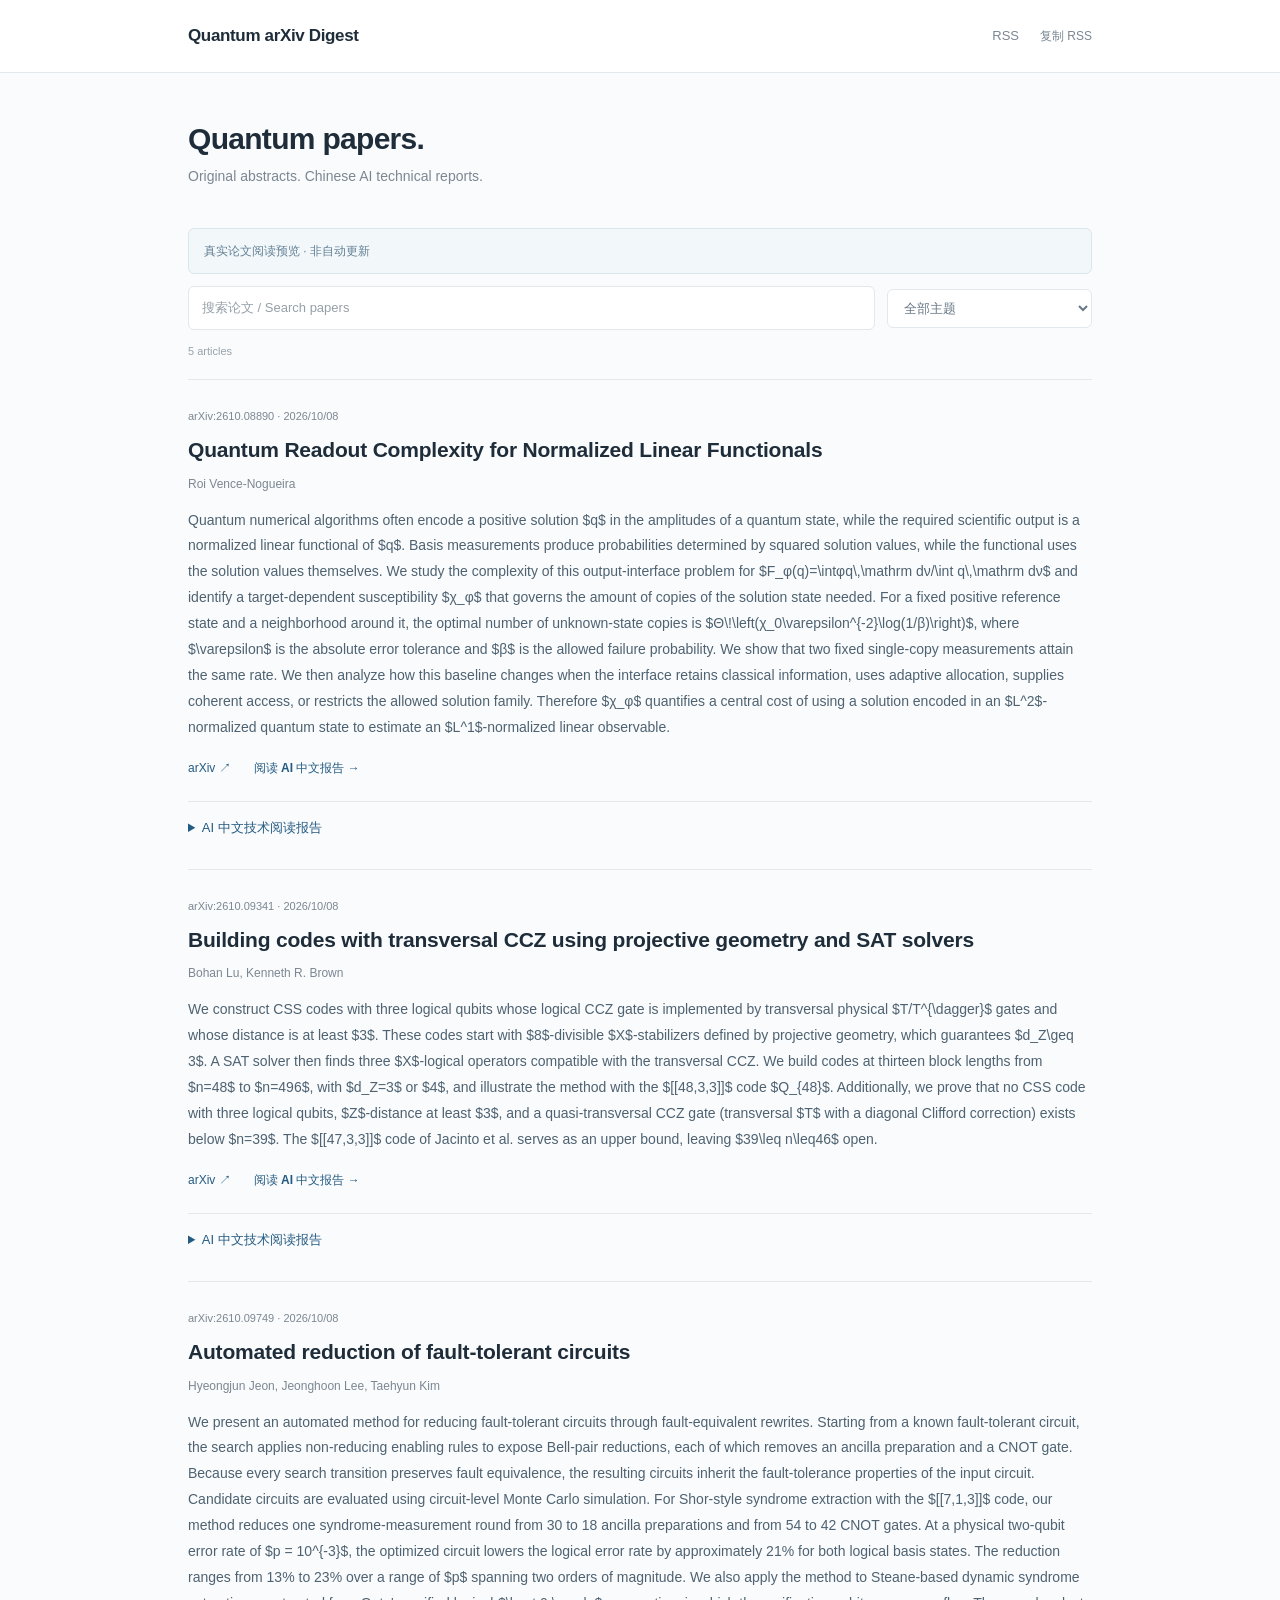
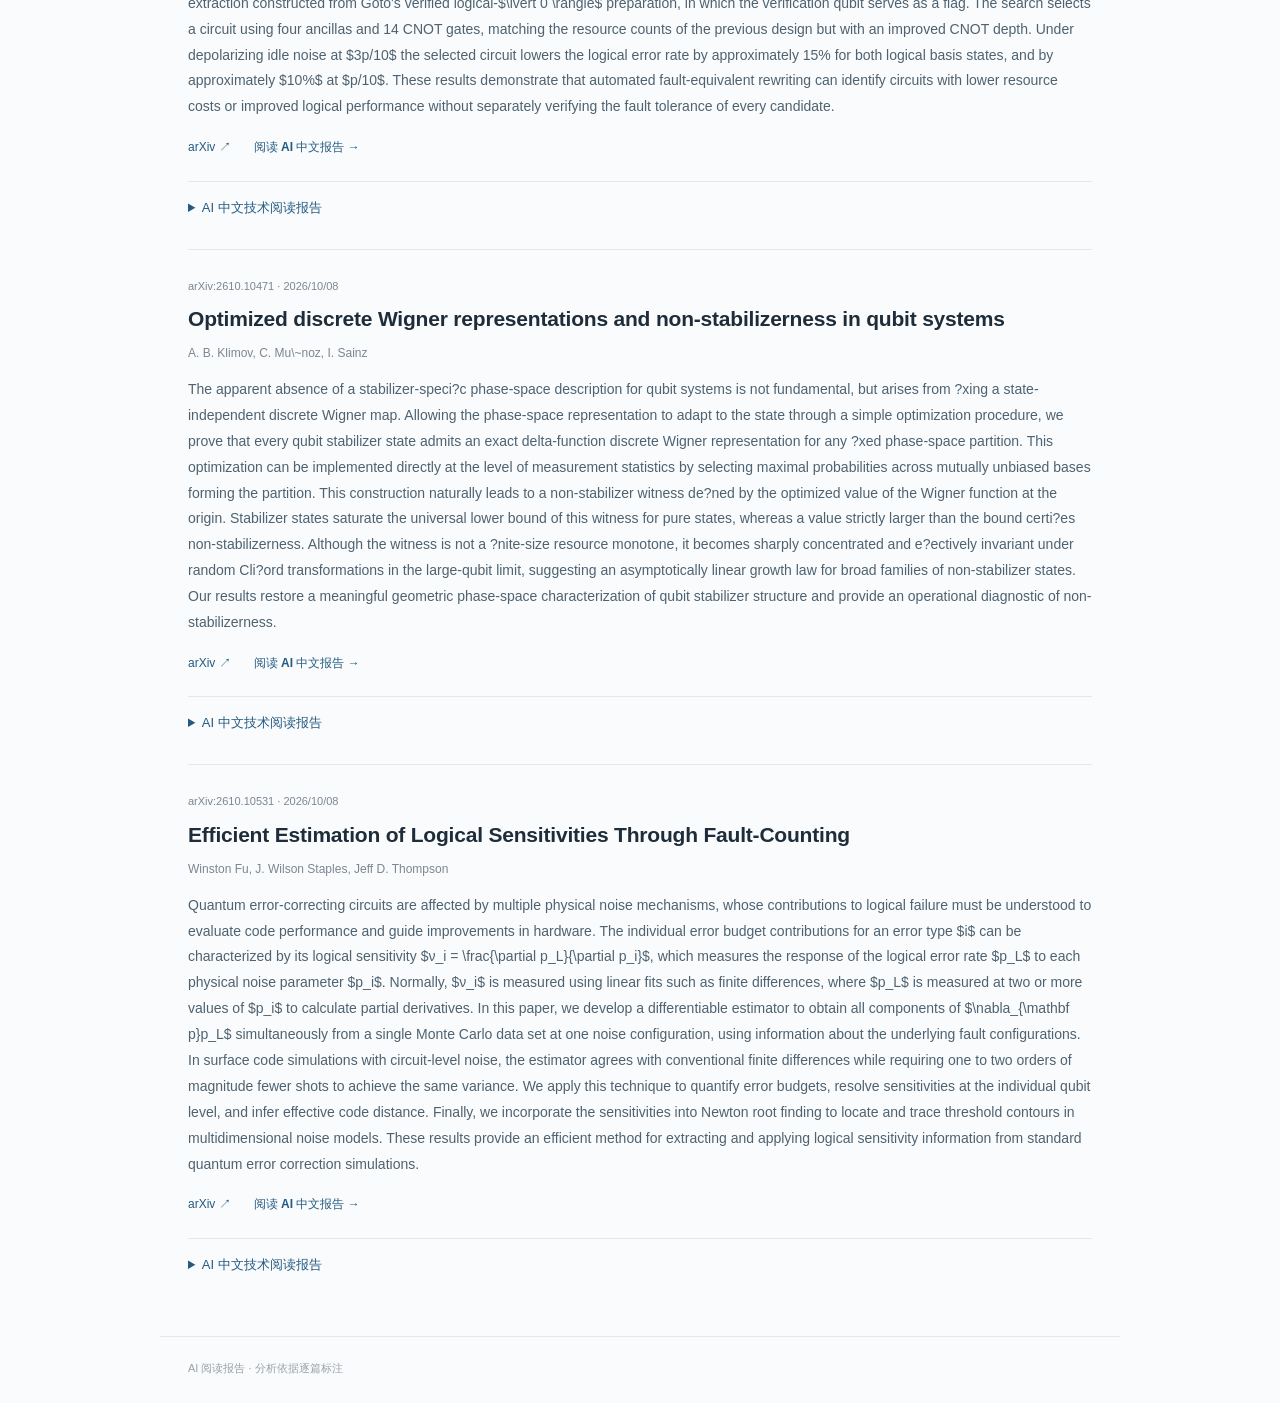
==== commit b0bf15f9: "Publish detailed Chinese article reports and add SciRate evening source" ====
--- a/Preview.html
+++ b/Preview.html
@@ -3,62 +3,48 @@
 <head>
   <meta charset="utf-8">
   <meta name="viewport" content="width=device-width, initial-scale=1">
-  <meta name="description" content="个性化 arXiv 研究精选：阅读问题、假设、主要结果和研究联系的技术摘要。">
-  <title>Quantum Paper Radar · 量子论文雷达</title>
-  <link rel="alternate" type="application/rss+xml" title="Quantum Paper Radar RSS" href="http://localhost:8000/feed.xml">
-  <style>:root{--ink:#1e3546;--muted:#6e7e89;--blue:#275e84;--teal:#397b75;--line:#dce5e9;--paper:#fff;--bg:#f4f7f8;--lightblue:#eaf2f7;--lightteal:#eaf4f0;--font:Inter,-apple-system,BlinkMacSystemFont,"Segoe UI","Noto Sans CJK SC","PingFang SC","Microsoft YaHei",sans-serif}*{box-sizing:border-box}html{scroll-behavior:smooth;scroll-padding-top:90px}body{margin:0;background:var(--bg);color:var(--ink);font-family:var(--font);font-size:14px;line-height:1.65}a{color:var(--blue);text-decoration:none}a:hover{text-decoration:underline}button,input,select{font:inherit}button,select{cursor:pointer}button{color:inherit}button:focus-visible,a:focus-visible,input:focus-visible,select:focus-visible,summary:focus-visible{outline:3px solid #88b4ca;outline-offset:3px}button{background:none}.sr-only{position:absolute;width:1px;height:1px;padding:0;margin:-1px;overflow:hidden;clip:rect(0,0,0,0);white-space:nowrap;border:0}[hidden]{display:none!important}.skip-link{position:fixed;top:-80px;left:16px;background:#fff;border:1px solid var(--blue);padding:12px;z-index:20}.skip-link:focus{top:10px}.site-header{background:rgba(255,255,255,.94);border-bottom:1px solid var(--line)}.header-inner{max-width:1252px;margin:auto;min-height:82px;padding:0 34px;display:flex;justify-content:space-between;align-items:center;gap:24px}.brand{display:flex;gap:13px;align-items:center;color:var(--ink);font-weight:650;font-size:12px;letter-spacing:1.8px;line-height:1.45}.brand:hover{text-decoration:none}.brand-mark{width:37px;height:37px;border:1.5px solid #54758b;border-radius:11px;display:grid;place-items:center;font-family:Georgia,serif;font-size:25px;line-height:1;color:#275e84;position:relative;background:#f5f9fb}.brand-mark:after{content:"";width:4px;height:4px;background:#4b9586;border-radius:50%;position:absolute;right:5px;bottom:5px}.brand-sub{display:block;font-size:12px;letter-spacing:3px;color:var(--muted);font-weight:450;margin-top:3px}nav{display:flex;gap:28px;font-size:13px}nav a{color:var(--muted)}.shell{max-width:1252px;padding:0 34px;margin:0 auto}.intro{display:flex;align-items:center;justify-content:space-between;gap:45px;padding:58px 0 42px}.eyebrow{display:flex;align-items:center;gap:8px;font-size:10px;font-weight:650;letter-spacing:2.3px;color:#7c8d97;margin:0 0 18px}.small-dot{width:6px;height:6px;border-radius:50%;background:#4c8c7f}h1{font-size:36px;line-height:1.43;font-weight:620;letter-spacing:.2px;margin:0 0 19px}h1 span{color:var(--blue)}.intro-copy{font-size:14px;color:var(--muted);line-height:1.9;margin:0 0 21px}.profile-line{font-size:11px;color:#92a0a7;margin:0}.profile-line span{color:#617581;margin-left:10px}.status-panel{width:295px;flex-shrink:0;border:1px solid #d6e1e7;border-radius:13px;background:#ffffffa6;padding:23px 25px;box-shadow:0 6px 26px rgba(30,53,70,.025)}.panel-label{display:flex;justify-content:space-between;align-items:center;color:var(--muted);margin:0 0 13px;font-size:12px}.panel-label span{background:#edf3f5;color:#5d7786;padding:3px 8px;border-radius:4px;font-size:10px}.archive-count{display:flex;align-items:baseline;gap:12px;margin:0}.archive-count>span:first-child{font-size:43px;line-height:1.1;letter-spacing:-1.5px;font-weight:550;color:var(--blue);font-variant-numeric:tabular-nums}.archive-count>span:last-child{font-size:12px;color:#70828e}.status-rule{height:1px;background:var(--line);margin:19px 0 11px}.update-status{font-size:11px;margin:0 0 16px;color:var(--muted)}.subscribe-button{display:flex;gap:9px;align-items:center;padding:10px 14px;background:var(--blue);color:#fff;font-size:12px;font-weight:550;border-radius:7px}.subscribe-button:hover{background:#1e5173;text-decoration:none}.subscribe-button>span{margin-left:auto}.subscribe-button svg,.rss-label svg{width:16px;height:16px;fill:currentColor;stroke:currentColor;stroke-width:1.5}.subscribe-button path,.rss-label path{fill:none}.notice{display:flex;gap:13px;background:#edf4f7;border:1px solid #d7e5ec;border-radius:8px;padding:15px 19px;margin-bottom:29px;font-size:12px;color:#587181}.notice strong{font-size:12px;color:#365c71;font-weight:600}.notice p{margin:3px 0 0;line-height:1.7}.notice-icon{border:1px solid #85a6b8;border-radius:50%;width:17px;height:17px;font-size:11px;line-height:15px;text-align:center;margin-top:3px;flex-shrink:0}.workspace{display:grid;grid-template-columns:238px minmax(0,1fr);gap:43px}.sidebar{padding-top:5px}.sidebar-heading{display:flex;align-items:center;justify-content:space-between;padding:0 4px;margin-bottom:13px}.sidebar-heading h2{margin:0;font-size:12px;font-weight:600}.sidebar-heading>span{font-size:10px;color:var(--muted)}.topic-filters{display:flex;flex-direction:column;gap:4px;margin-bottom:30px}.topic-button{display:flex;align-items:center;justify-content:space-between;text-align:left;gap:12px;border:1px solid transparent;width:100%;padding:11px 12px;border-radius:7px;font-size:12px;color:#6b7f8c}.topic-button:hover{background:#edf2f5}.topic-button.active{border-color:#dbe8ef;background:#e7eff5;color:#315d79;font-weight:600}.topic-number{font-size:10px;color:#8d9da7;font-variant-numeric:tabular-nums;font-weight:500}.active .topic-number{color:#527d95}.subscription-box{border:1px solid var(--line);border-radius:9px;padding:17px;background:#fff9;margin-bottom:23px}.rss-label{display:flex;align-items:center;gap:8px;color:#657e8d}.rss-label h2{font-size:12px;font-weight:550;margin:0;color:var(--ink)}.subscription-box>p{font-size:11px;color:var(--muted);margin:10px 0 12px}.feed-link{font-size:12px;display:flex;gap:10px;justify-content:space-between;align-items:center;font-weight:500;margin:9px 0}.copy-button{font-size:10px;border:1px solid #d6e1e7;border-radius:5px;padding:6px 10px;color:#758894;background:#fbfdfe}.copy-button:hover{border-color:#88aabd}.subscription-box .copy-status{font-size:10px;color:var(--teal);margin:8px 0 0;overflow-wrap:anywhere}.copy-status:empty{display:none}.scope-box{padding:0 7px}.scope-box h2{font-size:11px;font-weight:550;color:#7a8e9b;margin:0 0 14px}.scope-box p{font-size:11px;line-height:1.85;color:#8696a0;margin:0 0 13px}.scope-box p strong{font-weight:500;color:#6d8492}.scope-dot{display:inline-block;width:5px;height:5px;border-radius:50%;margin-right:6px;vertical-align:middle}.scope-dot.abstract{background:#7398b3}.scope-dot.fulltext{background:#71998b}.scope-box .scope-note{font-size:10px;color:#9aa6ad;border-top:1px solid var(--line);padding-top:12px}.list-heading{display:flex;justify-content:space-between;align-items:center;gap:15px;margin-bottom:18px}.list-heading .eyebrow{font-size:9px;margin:0 0 6px;letter-spacing:2px}.list-heading h2{font-size:21px;font-weight:550;margin:0;line-height:1.4}.list-heading h2 span{font-size:12px;font-weight:500;color:#7c98a8;margin-left:5px;vertical-align:middle}.collection-note{font-size:10px;color:#91a0a8;padding-top:15px}.toolbar{display:flex;gap:10px;align-items:center}.search-wrap{display:flex;gap:10px;align-items:center;background:#fff;border:1px solid var(--line);border-radius:7px;padding:10px 13px;flex:1;min-width:150px}.search-wrap svg{width:15px;height:15px;stroke:#95a5af;stroke-width:1.8;fill:none;flex-shrink:0}.search-wrap input{width:100%;min-width:0;padding:0;border:0;background:none;color:var(--ink);font-size:12px;line-height:1.7}.search-wrap:focus-within{border-color:#82a8bd;outline:2px solid #d6e9f4}.search-wrap input:focus-visible{outline:none}.search-wrap input::placeholder{color:#98a6ae}.select-wrap{border:1px solid var(--line);border-radius:7px;background:#fff}.select-wrap select{border:0;border-radius:7px;padding:11px 24px 11px 11px;background:transparent;font-size:11px;color:#71838f;max-width:151px}.result-caption{font-size:10px;color:#92a0a8;margin:13px 0 17px}.paper-list{display:flex;flex-direction:column;gap:17px}.paper-card{background:var(--paper);border:1px solid #dbe4e9;border-radius:11px;overflow:hidden;box-shadow:0 2px 7px rgba(37,64,84,.018);scroll-margin-top:24px}.card-inner{padding:22px 24px 18px}.card-top{display:flex;align-items:center;justify-content:space-between;gap:12px;margin-bottom:10px}.paper-meta{display:flex;align-items:center;gap:9px;color:#81949f;font-size:10px;flex-wrap:wrap}.arxiv-id{font-family:ui-monospace,SFMono-Regular,Consolas,monospace;font-size:10px;color:#6d8aa0}.meta-separator{color:#c4cfd5}.score{font-size:10px;color:#5a8c80;background:#edf6f1;border:1px solid #deede6;padding:3px 8px;border-radius:4px;white-space:nowrap}.paper-title{font-size:18px;line-height:1.45;font-weight:580;letter-spacing:-.15px;margin:0 0 7px}.paper-title a{color:#243f52}.paper-title a:hover{color:var(--blue)}.authors{font-size:11px;color:#8b9aa4;margin:0 0 13px;overflow-wrap:anywhere}.paper-tags{display:flex;gap:6px;flex-wrap:wrap;margin:0 0 14px}.paper-tag{padding:3px 7px;border-radius:4px;background:#edf3f7;color:#648398;font-size:10px;border:0;line-height:1.5}.paper-tag:hover{background:#e1edf4}.scope-tag{padding:3px 7px;border-radius:4px;background:#f3f5f6;color:#83939d;font-size:10px;line-height:1.5}.scope-tag.fulltext{background:#edf4ee;color:#6c8b77}.summary{font-size:12px;color:#667b89;margin:0 0 15px;line-height:1.95;overflow-wrap:anywhere}.results-block{border-left:2px solid #c7dce7;padding:1px 0 1px 13px;margin:14px 0 17px}.mini-heading{font-size:10px;font-weight:650;color:#547994;margin:0 0 6px;letter-spacing:.2px}.results-block ul,.technical-section ul{font-size:12px;color:#637c8c;padding-left:17px;margin:0;line-height:1.9;overflow-wrap:anywhere}.results-block li+li,.technical-section li+li{margin-top:5px}.relevance-block{background:#f1f7f5;border:1px solid #e7f0ec;border-radius:6px;padding:11px 13px;margin-top:13px}.relevance-block .mini-heading{color:#648b7e;margin-bottom:4px}.relevance-block p{font-size:11px;line-height:1.9;margin:0;color:#6b8a7d;overflow-wrap:anywhere}.technical-details{border-top:1px solid #edf1f3}.technical-details>summary{padding:13px 24px;color:#7690a1;font-size:11px;list-style:none;display:flex;align-items:center;justify-content:space-between;cursor:pointer}.technical-details>summary::-webkit-details-marker{display:none}.technical-details>summary:after{content:"＋";font-size:15px;color:#8ca5b4}.technical-details[open]>summary:after{content:"−"}.technical-content{padding:0 24px 21px}.technical-section+.technical-section{margin-top:18px}.technical-section p{font-size:12px;line-height:1.9;color:#637c8c;margin:0;white-space:pre-wrap;overflow-wrap:anywhere}.technical-section.follow-up .mini-heading{color:#749287}.technical-section.abstract p{font-size:11px;color:#8597a2;line-height:1.8}.provenance{display:flex;gap:12px;flex-wrap:wrap;font-size:10px;color:#9aa8b1;border-top:1px solid #edf1f3;padding-top:13px;margin-top:18px}.card-footer{display:flex;justify-content:space-between;align-items:center;gap:14px;padding:10px 24px;background:#fbfcfd;border-top:1px solid #edf1f3;color:#9ba9b2;font-size:10px}.paper-links{display:flex;gap:17px;flex-wrap:wrap}.paper-links a{font-size:10px;color:#7291a5}.category-text{font-size:9px;color:#9dacb6;text-align:right}.empty-state{text-align:center;margin:28px 0;background:#fff;border:1px solid var(--line);border-radius:10px;padding:42px 22px;color:var(--muted)}.empty-state>span{font-size:38px;line-height:1;color:#aec0cc}.empty-state h3{font-size:16px;font-weight:500;color:#728999;margin:12px 0}.empty-state p{font-size:12px;margin:0 0 18px}.reset-button{font-size:11px;color:var(--blue);border:1px solid #c4d8e4;border-radius:5px;padding:7px 12px}.site-footer{margin:55px 0 0;border-top:1px solid var(--line);padding:25px 0 29px;display:flex;justify-content:space-between;gap:27px;color:#98a6af;font-size:10px}.site-footer strong{font-size:11px;font-weight:500;color:#8396a2}.site-footer p{margin:3px 0;line-height:1.9}.site-footer>a{font-size:11px;white-space:nowrap;color:#839cab}svg{display:block}@media(min-width:1400px){.header-inner,.shell{max-width:1280px}.workspace{grid-template-columns:240px minmax(0,1fr);gap:55px}.intro{padding-top:65px}.reading-area{max-width:850px}}@media(max-width:1000px){.header-inner,.shell{padding-left:24px;padding-right:24px}.workspace{grid-template-columns:190px minmax(0,1fr);gap:25px}.toolbar{flex-wrap:wrap}.search-wrap{flex-basis:100%}.select-wrap{flex:1}.select-wrap select{max-width:none;width:100%}.card-inner{padding:20px}.technical-details>summary{padding:13px 20px}.technical-content{padding:0 20px 18px}.card-footer{padding:10px 20px}.status-panel{width:265px}.intro{gap:27px}h1{font-size:32px}.paper-title{font-size:17px}.collection-note{display:none}}@media(max-width:720px){.header-inner{min-height:73px;padding:0 18px}.brand{font-size:10px;letter-spacing:1.2px;gap:10px}.brand-sub{font-size:10px;letter-spacing:2px}.brand-mark{width:33px;height:33px;font-size:23px}nav{gap:16px;font-size:11px}nav a:first-child{display:none}.shell{padding:0 18px}.intro{display:block;padding:34px 0 27px}h1{font-size:29px;margin-bottom:15px}.eyebrow{font-size:9px;margin-bottom:15px}.intro-copy{font-size:12px;line-height:1.9;margin-bottom:13px}.desktop-break{display:none}.profile-line{font-size:10px;line-height:1.9}.profile-line span{margin-left:8px}.status-panel{width:100%;margin-top:24px;padding:17px 18px;display:grid;grid-template-columns:1fr auto;column-gap:25px;align-items:center}.panel-label{grid-column:1;margin-bottom:6px;font-size:10px;gap:14px;justify-content:flex-start}.archive-count{grid-column:1;grid-row:2;gap:9px}.archive-count>span:first-child{font-size:32px}.archive-count>span:last-child{font-size:10px}.status-rule{display:none}.update-status{grid-column:1/-1;margin:9px 0 0;font-size:10px}.subscribe-button{grid-column:2;grid-row:1/3;padding:9px 11px;font-size:10px;gap:7px}.subscribe-button svg{width:13px;height:13px}.workspace{display:block}.sidebar{margin-bottom:25px}.sidebar-heading{margin-bottom:10px}.topic-filters{display:flex;flex-direction:row;flex-wrap:wrap;gap:7px;margin-bottom:13px}.topic-button{width:auto;gap:10px;padding:7px 10px;border-color:#dce6eb;background:#fff;font-size:10px;border-radius:6px}.topic-number{font-size:9px}.subscription-box,.scope-box{display:none}.notice{padding:12px 14px;gap:10px;margin-bottom:22px;font-size:11px}.notice strong{font-size:11px}.notice p{font-size:10px}.list-heading{margin-bottom:13px}.list-heading h2{font-size:18px}.toolbar{gap:8px}.search-wrap{padding:9px 11px}.search-wrap input{font-size:11px}.select-wrap select{font-size:10px;padding:9px 25px 9px 10px}.result-caption{margin:11px 0 14px}.paper-list{gap:14px}.card-inner{padding:17px 16px 15px}.card-top{gap:7px;align-items:flex-start;margin-bottom:9px}.paper-meta{gap:6px;font-size:9px}.arxiv-id{font-size:9px}.score{font-size:9px;padding:3px 6px}.paper-title{font-size:16px;line-height:1.5}.authors{font-size:10px;margin-bottom:11px}.paper-tags{gap:5px;margin-bottom:11px}.paper-tag,.scope-tag{font-size:9px}.summary{font-size:11px;line-height:1.95;margin-bottom:12px}.results-block{padding-left:10px;margin:12px 0}.results-block ul,.technical-section ul,.technical-section p{font-size:11px}.relevance-block{padding:9px 10px}.relevance-block p{font-size:10px}.technical-details>summary{padding:11px 16px;font-size:10px}.technical-content{padding:0 16px 17px}.card-footer{padding:9px 16px;align-items:flex-start}.paper-links{gap:12px}.paper-links a{font-size:9px}.category-text{font-size:8px}.site-footer{margin-top:32px;padding-top:21px;display:grid;grid-template-columns:1fr auto;gap:12px;font-size:9px}.site-footer>div:nth-child(2){grid-row:2;grid-column:1/-1}.site-footer>a{grid-column:2;grid-row:1;font-size:10px}}@media(prefers-reduced-motion:reduce){html{scroll-behavior:auto}}
-
-.copy-button:disabled{cursor:default;color:#9aabb6;background:#f5f8f9}.subscribe-button[aria-disabled="true"]{background:#7190a3;cursor:default}.subscribe-button[aria-disabled="true"]:hover{background:#7190a3}[aria-disabled="true"]:hover{text-decoration:none}
-
-.update-status{white-space:pre-line;line-height:1.8}
-
-.local-workbench{background:#fff;border:1px solid #d6e1e7;border-radius:11px;padding:23px 25px;margin:0 0 31px}.local-heading{display:flex;align-items:center;justify-content:space-between;gap:22px;margin-bottom:21px}.local-heading .eyebrow{font-size:9px;margin:0 0 6px}.local-heading h2{font-size:18px;font-weight:550;line-height:1.5;margin:0}.local-heading p:not(.eyebrow){font-size:11px;color:var(--muted);margin:5px 0 0}.pending-badge{flex-shrink:0;display:flex;align-items:baseline;gap:6px;font-size:11px;color:#678779;background:#eef6f1;padding:8px 12px;border-radius:6px;white-space:nowrap}.pending-badge strong{font-size:20px;font-weight:550;font-variant-numeric:tabular-nums}.local-actions{display:grid;grid-template-columns:repeat(3,minmax(0,1fr));gap:20px}.local-step{display:flex;gap:11px;align-items:flex-start}.step-number{width:22px;height:22px;flex-shrink:0;border:1px solid #d5e3eb;border-radius:50%;display:grid;place-items:center;color:#6d8c9f;font-size:10px;background:#f4f8fa;line-height:1}.local-step h3{font-size:12px;font-weight:600;margin:0 0 5px;line-height:1.75}.local-step p{font-size:11px;line-height:1.8;color:#81939f;margin:0 0 12px;min-height:40px}.local-button{font-size:11px;border:1px solid #c6d9e4;border-radius:6px;background:#f7fafc;color:#52778f;padding:8px 12px;line-height:1.6}.local-button:hover{background:#edf4f8;border-color:#8daebf}.local-button.primary{background:var(--blue);border-color:var(--blue);color:#fff}.local-button.primary:hover{background:#1e5173}.local-button:disabled{cursor:default;opacity:.55}.local-status{background:#f4f8fa;border:1px solid #e5edf1;border-radius:6px;padding:10px 12px;font-size:11px;color:#5f7f93;line-height:1.9;margin:20px 0 0;overflow-wrap:anywhere}.local-status.error{color:#9a514c;background:#fff7f5;border-color:#eedbd7}.local-notes{border-top:1px solid #edf1f3;padding-top:11px;margin-top:13px}.local-notes p{font-size:10px;color:#8a9ba6;line-height:1.9;margin:2px 0;overflow-wrap:anywhere}.local-notes a{color:#6c8da2}
-@media(max-width:720px){.local-workbench{padding:17px 16px;margin-bottom:24px}.local-heading{align-items:flex-start;gap:13px;margin-bottom:18px}.local-heading h2{font-size:16px}.local-heading p:not(.eyebrow){font-size:10px}.pending-badge{font-size:9px;gap:4px;padding:6px 8px}.pending-badge strong{font-size:17px}.local-actions{grid-template-columns:1fr;gap:17px}.local-step+.local-step{border-top:1px solid #edf1f3;padding-top:16px}.local-step p{font-size:10px;min-height:0;margin-bottom:9px}.local-step>div{flex:1}.local-button{font-size:10px;padding:7px 11px}.local-status{font-size:10px;margin-top:17px}.local-notes p{font-size:9px}}
+  <meta name="description" content="Quantum research papers, original English abstracts and Chinese AI technical reports.">
+  <title>Quantum arXiv Digest</title>
+  <link rel="alternate" type="application/rss+xml" title="Quantum arXiv Digest RSS" href="http://localhost:8000/feed.xml">
+  <style>:root{--ink:#1e2d39;--muted:#7b8792;--blue:#245b82;--line:#e3e8ec;--bg:#fafbfc;--font:-apple-system,BlinkMacSystemFont,"Segoe UI","Noto Sans CJK SC","PingFang SC","Microsoft YaHei",sans-serif}
+*{box-sizing:border-box}html{scroll-padding-top:25px}body{margin:0;background:var(--bg);color:var(--ink);font-family:var(--font);font-size:15px;line-height:1.7}a{color:var(--blue);text-decoration:none}a:hover{text-decoration:underline}button,input,select{font:inherit}button,select,summary{cursor:pointer}button{color:inherit}a:focus-visible,button:focus-visible,input:focus-visible,select:focus-visible,summary:focus-visible{outline:3px solid #9bbcd0;outline-offset:3px}[hidden]{display:none!important}.sr-only{position:absolute;width:1px;height:1px;margin:-1px;padding:0;overflow:hidden;clip:rect(0,0,0,0);white-space:nowrap;border:0}.skip-link{position:fixed;left:16px;top:-80px;background:#fff;border:1px solid var(--blue);padding:10px;z-index:10}.skip-link:focus{top:10px}
+.site-header{border-bottom:1px solid var(--line);background:#fff}.header-inner{max-width:960px;min-height:72px;padding:0 28px;margin:auto;display:flex;align-items:center;justify-content:space-between;gap:24px}.brand{color:var(--ink);font-size:17px;font-weight:650;letter-spacing:-.35px}.brand:hover{text-decoration:none}nav{display:flex;align-items:center;gap:21px;font-size:13px}nav a,.text-button{color:var(--muted)}.text-button{border:0;background:none;padding:0;font-size:12px}.text-button:hover{color:var(--blue)}.shell{max-width:960px;margin:0 auto;padding:0 28px}.intro{padding:45px 0 27px}.intro h1{font-size:30px;letter-spacing:-.7px;line-height:1.4;margin:0 0 5px;font-weight:650}.intro p{color:var(--muted);font-size:14px;margin:0}.toolbar{display:flex;align-items:center;gap:12px}.search-wrap{flex:1;min-width:0}.search-wrap input{width:100%;border:1px solid var(--line);border-radius:6px;padding:10px 13px;background:#fff;color:var(--ink);font-size:13px}.search-wrap input::placeholder{color:#96a0a8}.select-wrap select{max-width:205px;border:1px solid var(--line);border-radius:6px;padding:10px 28px 10px 12px;color:#687886;background:#fff;font-size:13px}.list-caption{display:flex;justify-content:space-between;gap:18px;align-items:center;margin:10px 0 17px;min-height:22px}.list-caption p{font-size:11px;color:#98a2aa;margin:0}.copy-status{overflow-wrap:anywhere}.copy-status:empty{display:none}.paper-list{outline:none}.paper-card{padding:27px 0 30px;border-top:1px solid var(--line);scroll-margin-top:25px}.paper-meta{font-size:11px;line-height:1.8;color:var(--muted);margin:0 0 7px;overflow-wrap:anywhere}.paper-title{font-size:21px;font-weight:610;line-height:1.5;letter-spacing:-.2px;margin:0 0 8px;overflow-wrap:anywhere}.paper-title a{color:var(--ink)}.paper-title a:hover{color:var(--blue)}.authors{font-size:12px;color:var(--muted);margin:0 0 13px;line-height:1.75;overflow-wrap:anywhere}.abstract{font-size:14px;line-height:1.85;color:#4e6271;margin:0 0 17px;white-space:pre-line;overflow-wrap:anywhere}.paper-links{display:flex;gap:23px;align-items:center;flex-wrap:wrap;font-size:12px}.paper-links a:last-child{font-weight:550}.notice{border:1px solid #dce7ed;border-radius:6px;padding:12px 15px;color:#638094;background:#f2f7fa;font-size:12px}.empty-state{margin:25px 0;padding:35px;text-align:center;border:1px solid var(--line);background:#fff;border-radius:6px}.empty-state h2{font-size:18px;font-weight:550;margin:0 0 7px}.empty-state p{color:var(--muted);font-size:13px;margin:0 0 16px}.reset-button,.local-button{border:1px solid #cddde6;border-radius:5px;background:#f7fafc;padding:7px 11px;color:var(--blue);font-size:12px}.site-footer{margin-top:30px;padding-top:22px;padding-bottom:25px;border-top:1px solid var(--line);display:flex;justify-content:space-between;gap:15px;font-size:11px;color:#98a2aa}.site-footer p{margin:0}
+.article-shell{max-width:820px;margin-left:auto;margin-right:auto;padding-left:28px;padding-right:28px}.article-heading{padding-top:45px;padding-bottom:29px;border-bottom:1px solid var(--line);margin-bottom:32px}.eyebrow{color:#8294a1;font-size:11px;letter-spacing:1px;margin:0 0 16px}.article-heading h1{font-size:29px;line-height:1.5;letter-spacing:-.4px;font-weight:620;margin:0 0 15px;overflow-wrap:anywhere}.article-heading .authors{margin-bottom:10px}.article-heading .paper-meta{margin-bottom:0}.report-section{margin:0 0 32px}.report-section h2{font-size:18px;line-height:1.5;font-weight:600;margin:0 0 13px;letter-spacing:.1px}.report-section p,.report-section ul{font-size:15px;line-height:1.95;color:#415667;white-space:pre-line;overflow-wrap:anywhere;margin:0}.report-section p+p{margin-top:13px}.report-section ul{padding-left:21px}.report-section li+li{margin-top:12px}.original-abstract{border-top:1px solid var(--line);padding-top:18px;margin-top:38px}.original-abstract summary{font-size:13px;color:var(--muted)}.original-abstract p{color:#637683;font-size:13px;line-height:1.85;white-space:pre-line;overflow-wrap:anywhere}.article-provenance{margin:25px 0 0;font-size:11px;color:#95a1aa;line-height:1.9;overflow-wrap:anywhere}.snapshot-report{margin-top:23px;border-top:1px solid var(--line);padding-top:15px}.snapshot-report>summary{color:var(--blue);font-size:13px}.snapshot-report .report{padding-top:23px}.snapshot-report .report-section h2{font-size:17px}.local-workbench{margin:25px 0 0;border:1px solid var(--line);border-radius:6px;padding:12px 15px;background:#fff;font-size:12px;color:var(--muted)}.local-workbench>summary{font-size:12px}.local-workbench>summary span{margin-left:10px}.local-actions{display:flex;gap:9px;flex-wrap:wrap;padding-top:18px}.local-button:disabled{opacity:.55;cursor:default}.local-status{font-size:12px;margin:13px 0 0;overflow-wrap:anywhere}.local-status.error{color:#98534d}.local-notes{font-size:11px;margin:11px 0 2px;color:#95a1aa;line-height:1.85;overflow-wrap:anywhere}
+@media(max-width:650px){.header-inner{min-height:65px;padding:14px 20px;gap:10px 16px;flex-wrap:wrap}.brand{font-size:15px}nav{gap:14px;font-size:12px;flex-wrap:wrap}.text-button{display:none}.shell,.article-shell{padding-left:20px;padding-right:20px}.intro{padding-top:31px;padding-bottom:23px}.intro h1{font-size:27px}.intro p{font-size:12px}.toolbar{gap:9px}.search-wrap input{font-size:12px;padding:9px 11px}.select-wrap select{max-width:142px;font-size:11px;padding:10px 22px 10px 9px}.paper-card{padding:23px 0 26px}.paper-title{font-size:19px;line-height:1.55}.authors{font-size:11px}.abstract{font-size:13px;line-height:1.85}.paper-links{font-size:12px;gap:20px}.article-heading{padding-top:32px;margin-bottom:27px;padding-bottom:24px}.article-heading h1{font-size:24px;line-height:1.5}.article-heading .authors{font-size:11px}.article-heading .paper-meta{font-size:10px}.eyebrow{margin-bottom:13px;font-size:10px}.report-section{margin-bottom:29px}.report-section h2{font-size:17px}.report-section p,.report-section ul{font-size:14px;line-height:1.95}.article-provenance{font-size:10px}.site-footer{margin-top:27px;display:block;font-size:10px}.site-footer p+p{margin-top:5px}.article-shell.site-footer{display:flex}.local-actions{gap:7px}.local-button{font-size:11px}.empty-state{padding:27px 18px}.list-caption p{font-size:10px}}
+@media(prefers-reduced-motion:reduce){html{scroll-behavior:auto}}
 </style>
-  <script>window.QRADAR_DATA={"papers": [{"id": "2610.10531", "title": "Efficient Estimation of Logical Sensitivities Through Fault-Counting", "abstract": "", "published": "2026-10-08T04:00:00Z", "updated": "2026-10-08T04:00:00Z", "selected_at": "", "date_basis": "announcement", "version": 1, "authors": ["Winston Fu", "J. Wilson Staples", "Jeff D. Thompson"], "categories": ["quant-ph"], "topics": ["logical_qec"], "url": "https://arxiv.org/abs/2610.10531", "pdf_url": "https://arxiv.org/pdf/2610.10531v1", "analysis": {"summary": "把 physical noise 对 logical failure 的影响定义为灵敏度 ν_i = ∂p_L/∂p_i。作者提出利用已知 fault configurations，从一个噪声参数点的 Monte Carlo 数据同时估计整个梯度；摘要报告在 surface-code 模拟中，相同方差所需 shots 比 finite differences 少一至两个数量级。这是模拟侧的 error-budget 工具，尚不能直接等同于 syndrome-only 实验认证。", "problem": "当电路同时受多种 physical noise 影响时，怎样高效确定每种噪声对 logical error rate 的边际贡献，而不对每个参数反复扫描？", "setting": "固定 QEC 电路与多参数噪声模型 p，目标量是 p_L(p) 及其梯度；输入是 circuit-level Monte Carlo samples，以及每个样本底层的 fault configuration。摘要以 surface-code simulations 为验证场景。", "evidence_level": "abstract", "source_url": "https://arxiv.org/abs/2610.10531", "model": "ChatGPT preview (not API pipeline)", "analyzed_at": "2026-10-09T01:23:39+00:00", "status": "preview", "main_results": ["作者声称从单一噪声配置的一组 Monte Carlo samples，可同时获得 ∇_p p_L 的所有分量，而传统 finite differences 需要在多个 p_i 值上测量 p_L。", "在所述 surface-code circuit-level noise 模拟中，估计器与 finite differences 一致，并在相同方差下减少一至两个数量级的 shots；摘要未给出该收益对码距和噪声率的完整依赖。", "作者将梯度用于分解 error budget、解析 individual-qubit sensitivities、推断 effective code distance，并结合 Newton root finding 追踪多维噪声模型中的 threshold contours。"], "techniques": ["基于底层 fault-counting 信息的 differentiable estimator。", "利用 logical sensitivities 进行 Newton root finding；摘要没有提供估计器公式或方差证明。"], "assumptions": ["必须获得模拟样本的底层 fault configuration，并在明确的参数化噪声模型中定义 p_i。", "摘要中的实证收益来自 surface-code circuit-level noise simulations；其他码和噪声结构的保证需要读全文。"], "limitations": ["分析仅依据摘要；作者的正确性与性能主张未独立验证。", "实际 syndrome record 通常不直接提供每个底层 fault；摘要没有建立仅凭实验 syndrome 数据估计同一梯度的方法。", "摘要未说明 coherent noise、时间相关噪声或 decoder memory 下的适用条件，也未给出一般 sample-complexity bound。"], "relevance": ["直接对应你想建模的 physical-noise features 如何决定 logical performance；ν_i 提供了可操作的数学目标。", "可作为 logical characterization 的模拟基线：明确比较已知 latent faults 与仅有 syndrome / logical-output data 的信息差异。"], "follow_up": ["研究问题：仅观察 syndrome histories 和 logical outputs 时，哪些 ν_i 可识别？最少还需哪些 calibrated controls 或噪声结构假设？", "研究问题：能否估计一组与 logical fidelity 有关的组合灵敏度，避免完整 physical-noise reconstruction，并给出 SPAM 与 model mismatch 的误差界？"], "relevance_score": 94}}, {"id": "2610.10471", "title": "Optimized discrete Wigner representations and non-stabilizerness in qubit systems", "abstract": "", "published": "2026-10-08T04:00:00Z", "updated": "2026-10-08T04:00:00Z", "selected_at": "", "date_basis": "announcement", "version": 1, "authors": ["A. B. Klimov", "C. Mu\\~noz", "I. Sainz"], "categories": ["quant-ph"], "topics": ["magic_stabilizer", "quantum_learning"], "url": "https://arxiv.org/abs/2610.10471", "pdf_url": "https://arxiv.org/pdf/2610.10471v1", "analysis": {"summary": "作者允许 discrete Wigner representation 随量子态优化，声称每个 qubit stabilizer state 在任意固定 phase-space partition 下都可获得精确 delta-function 表示；以 optimized Wigner origin value 定义 non-stabilizer witness。重要边界是：摘要明确说该 witness 在有限尺寸下不是 resource monotone，而 large-n Clifford 随机化的集中性只是另一类性质。", "problem": "qubit 系统的 state-independent Wigner map 难以统一呈现 stabilizer 结构，是否能用可从测量统计优化的表示构造一个 operational non-stabilizerness diagnostic？", "setting": "qubit states、一个固定 phase-space partition，以及构成该 partition 的 mutually unbiased bases；优化通过选取相应 measurement probabilities 的最大值实现。摘要的 witness lower-bound 饱和陈述针对 pure states。", "evidence_level": "abstract", "source_url": "https://arxiv.org/abs/2610.10471", "model": "ChatGPT preview (not API pipeline)", "analyzed_at": "2026-10-09T01:23:39+00:00", "status": "preview", "main_results": ["作者声称，对任何固定 phase-space partition，每个 qubit stabilizer state 都存在精确 delta-function 的 state-adapted discrete Wigner representation。", "作者以 optimized origin value 定义 witness：pure stabilizer states 饱和 universal lower bound，严格更大的值可认证 non-stabilizerness。", "摘要明确该量在 finite size 不是 resource monotone；作者报告其 large-qubit limit 下高度集中、对 random Clifford transformations 有效不变，并提出广泛 non-stabilizer families 的渐近线性增长迹象。"], "techniques": ["在 phase-space representation 上做 state-dependent optimization。", "直接从 mutually unbiased bases 的 measurement statistics 选择最大概率；集中性结果的具体方法未在摘要中陈述。"], "assumptions": ["明确区分固定 partition 与 state-dependent representation；后者不能直接作为同一个 state-independent map 的性质使用。", "pure-state witness 陈述、mixed-state 情况和有限尺寸 resource-theory 条件需分别核查。"], "limitations": ["分析仅依据摘要；未审阅 witness 的显式表达式、证明和可实验估计的精度要求。", "摘要未给出所需 bases 数量、copies complexity、SPAM robustness 或测量电路资源成本。", "非 monotone witness 不能自动用于证明 magic conversion 或 magic consumption lower bounds。", "原始 RSS 摘要中部分英文字符显示为问号，保留来源原文；需要全文校对。"], "relevance": ["与你的 stabilizer / magic resource separation 相关，且将 non-stabilizerness 的抽象结构连接到可测量统计。", "适合检验 restricted measurement 下能否高效认证 magic，以及优化本身是否引入隐藏的测量或计算成本。"], "follow_up": ["研究问题：在你的 restricted Clifford / local-control readout model 下，估计该 witness 的总 shots 和电路深度是多少？", "研究问题：有限尺寸非 monotonicity 的反例对实际 magic certification 有什么影响；small SPAM 与 mixed noise 下是否存在可靠 threshold？"], "relevance_score": 90}}, {"id": "2610.09749", "title": "Automated reduction of fault-tolerant circuits", "abstract": "", "published": "2026-10-08T04:00:00Z", "updated": "2026-10-08T04:00:00Z", "selected_at": "", "date_basis": "announcement", "version": 1, "authors": ["Hyeongjun Jeon", "Jeonghoon Lee", "Taehyun Kim"], "categories": ["quant-ph"], "topics": ["logical_qec", "adaptive_resources"], "url": "https://arxiv.org/abs/2610.09749", "pdf_url": "https://arxiv.org/pdf/2610.09749v1", "analysis": {"summary": "从已知 fault-tolerant circuit 出发，作者用保留 fault equivalence 的 rewrites 自动压缩 syndrome-extraction circuits，再通过 circuit-level Monte Carlo 比较 logical performance。摘要展示了减少 ancilla preparations / CNOTs 的例子，也展示资源计数不变但 CNOT depth 改善的例子；资源减少和 logical error 改善是不同的性能指标。", "problem": "能否在不逐一重新验证每个候选电路的 fault tolerance 的情况下，系统地降低 QEC circuit 的资源成本或改善逻辑性能？", "setting": "输入是已有 fault-tolerance guarantee 的电路；搜索通过 non-reducing enabling rules 暴露 Bell-pair reductions，每次 reduction 移除一次 ancilla preparation 和一个 CNOT。摘要分别讨论 [[7,1,3]] Shor-style syndrome extraction 与 Steane-based dynamic extraction。", "evidence_level": "abstract", "source_url": "https://arxiv.org/abs/2610.09749", "model": "ChatGPT preview (not API pipeline)", "analyzed_at": "2026-10-09T01:23:39+00:00", "status": "preview", "main_results": ["作者声称所有搜索 transitions 保留 fault equivalence，因此输出电路继承输入的 fault-tolerance properties；具体 equivalence 定义需查全文。", "对 [[7,1,3]] Shor-style 电路，一个 syndrome round 的 ancilla preparations 从 30 降至 18，CNOT 从 54 降至 42；two-qubit error p = 10⁻³ 时，两种 logical basis states 的 logical error 均下降约 21%。", "另一 dynamic-extraction 电路使用 4 ancillas 和 14 CNOT，与既有设计资源计数一致但改善 CNOT depth；idle depolarizing rate 为 3p/10 与 p/10 时，摘要分别报告约 15% 与 10% 的 logical error 降幅。"], "techniques": ["搜索 non-reducing enabling rewrites，再进行 Bell-pair reductions。", "用 circuit-level Monte Carlo 评估候选电路，而 fault-tolerance guarantee 来自 rewrite invariance。"], "assumptions": ["输入电路已知 fault tolerant，且所用 rewrite rules 的 fault equivalence 适用于采用的 fault model。", "logical-error 数字来自所述模拟噪声配置；dynamic-extraction 数字显式依赖 idle depolarizing noise rate。"], "limitations": ["分析仅依据摘要；未核查 fault-equivalence proof、搜索完备性或 Monte Carlo uncertainty。", "ancilla preparations 数量与同时占用的 ancilla space 不是同一个资源；首个例子没有直接给出峰值 ancilla 数。", "两种 logical basis states 的错误率改善不等同于一般 logical process fidelity 的改善；摘要没有提供 SPAM-robust 实验认证。"], "relevance": ["为你的 depth / ancilla tradeoffs 提供具体 QEC task；可把 rewrite-preserved 属性与真正随噪声模型变化的 logical performance 分开。", "对应 logical benchmarking 的关键 formulation：固定完整 extraction / recovery gadget，再明确到底估计 logical failure、state fidelity 还是 process fidelity。"], "follow_up": ["研究问题：fault-equivalence constraints 下是否有可证明的 depth–ancilla–gate-count lower bounds，而不只依赖搜索结果？", "研究问题：对优化后 gadget，最少 logical preparations / readouts 与 syndrome data 能否给出包含 coherent noise 和 SPAM 的 process-fidelity bounds？"], "relevance_score": 88}}, {"id": "2610.09341", "title": "Building codes with transversal CCZ using projective geometry and SAT solvers", "abstract": "", "published": "2026-10-08T04:00:00Z", "updated": "2026-10-08T04:00:00Z", "selected_at": "", "date_basis": "announcement", "version": 1, "authors": ["Bohan Lu", "Kenneth R. Brown"], "categories": ["quant-ph", "cs.IT", "math.IT"], "topics": ["logical_qec", "magic_stabilizer", "adaptive_resources"], "url": "https://arxiv.org/abs/2610.09341", "pdf_url": "https://arxiv.org/pdf/2610.09341v1", "analysis": {"summary": "作者用 projective geometry 与 SAT search 构造编码 3 个 logical qubits、distance 至少 3 的 CSS codes，使 logical CCZ 由 transversal physical T / T† 实现。摘要给出 n = 48 至 496 的 13 个 block lengths，并声称 quasi-transversal CCZ 的特定 CSS family 在 n \u003c 39 不可能；既有 [[47,3,3]] 上界仍留下 39–46 的空档。", "problem": "为容错 non-Clifford operation 配置专门的 stabilizer code 时，需要多少 physical qubits？几何结构和自动搜索能否同时产生构造并给出严格的 block-length 下界？", "setting": "CSS code 编码三个 logical qubits。8-divisible X-stabilizers 来自 projective geometry 并保证 d_Z ≥ 3；SAT solver 寻找与 transversal CCZ 相容的三个 X-logical operators。下界针对 Z-distance 至少 3、transversal T 加 diagonal Clifford correction 的 quasi-transversal CCZ。", "evidence_level": "abstract", "source_url": "https://arxiv.org/abs/2610.09341", "model": "ChatGPT preview (not API pipeline)", "analyzed_at": "2026-10-09T01:23:39+00:00", "status": "preview", "main_results": ["作者报告在 n = 48 至 496 的 13 个 block lengths 上构造 distance 至少 3 的 codes，其中 d_Z 为 3 或 4，并以 [[48,3,3]] Q_48 为例。", "作者声称，具有三个 logical qubits、d_Z ≥ 3 和所定义 quasi-transversal CCZ 的 CSS code 在 n \u003c 39 时不存在。", "摘要引用既有 [[47,3,3]] code 作为上界，因此最短 block length 的未解决区间是 39 ≤ n ≤ 46。"], "techniques": ["使用 projective geometry 构造 8-divisible X-stabilizers。", "用 SAT solver 寻找 logical operators；下界的证明方法在摘要中未说明。"], "assumptions": ["必须区分构造的 full distance 至少 3 与下界假设的 Z-distance 至少 3。", "下界限定于所述 CSS / quasi-transversal implementation model，不能推广为所有 CCZ implementation 的 qubit 或 magic 成本下界。"], "limitations": ["分析仅依据摘要；未独立核查 code 参数、divisibility 条件或 block-length lower bound。", "摘要没有给出 full logical-noise performance、threshold、syndrome-extraction depth 或 magic-state factory 成本。", "transversal physical T/T† 不代表 physical non-Clifford resource 无成本，也不能从 block length 直接推出整个 fault-tolerant computation 的 magic budget。"], "relevance": ["将 stabilizer structure、non-Clifford operation 与 QEC resource costs 结合，贴合你关心的 magic / ancilla / depth tradeoffs。", "下界和构造之间的明确空档适合作为科学问题筛选范例，比仅比较 heuristic performance 更有针对性。"], "follow_up": ["研究问题：加入 extraction / recovery 电路后，这些 codes 的完整 logical CCZ gadget 在 depth、physical T count、ancilla 与 logical infidelity 之间有何 tradeoff？", "研究问题：能否用 bounded-error logical controls 认证此类 CCZ gadget，并区分 syndrome-visible faults 与 invisible logical faults？"], "relevance_score": 86}}, {"id": "2610.08890", "title": "Quantum Readout Complexity for Normalized Linear Functionals", "abstract": "", "published": "2026-10-08T04:00:00Z", "updated": "2026-10-08T04:00:00Z", "selected_at": "", "date_basis": "announcement", "version": 1, "authors": ["Roi Vence-Nogueira"], "categories": ["quant-ph"], "topics": ["quantum_learning", "data_hiding", "adaptive_resources"], "url": "https://arxiv.org/abs/2610.08890", "pdf_url": "https://arxiv.org/pdf/2610.08890v1", "analysis": {"summary": "研究 quantum numerical algorithms 的读出接口：振幅编码的正函数 q 产生与 q² 有关的测量概率，但目标 F_φ(q) = ∫φq dν / ∫q dν 对 q 是线性的。作者在固定正参考态附近给出由 susceptibility χ_0 控制的最优 copies 成本 Θ(χ_0 ε⁻² log(1/β))，并声称两个固定 single-copy measurements 足以达到该量级。", "problem": "量子算法输出一个 L²-normalized amplitude-encoded state 后，提取 L¹-normalized 科学观测量真正需要多少 quantum-state copies？测量和 classical / coherent access 如何改变这一成本？", "setting": "未知正解 q 由 quantum-state amplitudes 编码；目标是以 absolute error ε、failure probability β 估计 F_φ(q)。最优成本结论限定于一个固定 positive reference state 及其邻域，而不是任意全局解族。", "evidence_level": "abstract", "source_url": "https://arxiv.org/abs/2610.08890", "model": "ChatGPT preview (not API pipeline)", "analyzed_at": "2026-10-09T01:23:39+00:00", "status": "preview", "main_results": ["作者引入 target-dependent susceptibility χ_φ 来量化读出 normalized linear functional 所需的 copies；摘要中的局部最优界写作 Θ(χ_0 ε⁻² log(1/β))。", "作者声称两个固定 single-copy measurements 可达到同一量级，因此该局部 baseline 不必依赖 collective multi-copy readout。", "论文进一步比较保留 classical information、adaptive allocation、coherent access 或限制 solution family 后 baseline 如何变化；摘要没有给出这些扩展的定量界。"], "techniques": ["通过 target-dependent susceptibility 描述读出成本，并比较不同数据接口。", "构造两个固定 single-copy measurements；具体 POVM、可实现成本和 lower-bound 方法在摘要中未说明。"], "assumptions": ["q 为正，且主 copies 结论在固定 positive reference state 的某个邻域内成立。", "ε 表示目标 functional 的 absolute error，β 表示 allowed failure probability；copies 与 coherent-oracle calls 应分别计数。"], "limitations": ["分析仅依据摘要；未核查 susceptibility 的定义、局部邻域条件或 lower-bound proof。", "最优 copies 界没有自动计入制备每份 solution state 的成本；测量电路深度与 ancilla 成本也未在摘要中给出。", "摘要只说明研究了 coherent access / side information 的变化，不能据此宣称这些资源已带来特定指数优势。"], "relevance": ["贴近你的 quantum-data access 研究：先固定 task、accuracy 与 access model，再比较不同资源的 operational value。", "两个 fixed single-copy measurements 的结论可作为判断更高 design order、adaptive measurement 或 quantum memory 是否改善总 sample complexity 的比较基线。"], "follow_up": ["研究问题：哪些 classical side information 真正改变 χ 或最优 copies 界？能否将其到达测量前后的顺序分开建模？", "研究问题：加入 preparation noise、SPAM 与 locality 限制后，two-measurement 最优性是否保留，还是出现新的 depth–copies tradeoff？"], "relevance_score": 92}}], "profile_title": "Guoding Liu · quantum information", "is_demo": true, "last_successful_run": null, "last_collection_run": null, "last_analysis_run": null, "last_run": {"fetched": 145, "analyzed": 0, "selected": 5, "pending": 0}, "site_url": "http://localhost:8000/", "topic_labels": {"adaptive_resources": "Adaptive circuits / resources", "data_hiding": "Quantum data / information access", "logical_qec": "Logical QEC", "magic_stabilizer": "Magic / stabilizer", "quantum_learning": "Quantum learning / certification"}, "topic_feeds": {"adaptive_resources": "feeds/adaptive_resources.xml", "data_hiding": "feeds/data_hiding.xml", "logical_qec": "feeds/logical_qec.xml", "magic_stabilizer": "feeds/magic_stabilizer.xml", "quantum_learning": "feeds/quantum_learning.xml"}};</script>
+  <script>window.QRADAR_SNAPSHOT=true;window.QRADAR_DATA={"papers": [{"id": "2610.10531", "title": "Efficient Estimation of Logical Sensitivities Through Fault-Counting", "abstract": "Quantum error-correcting circuits are affected by multiple physical noise mechanisms, whose contributions to logical failure must be understood to evaluate code performance and guide improvements in hardware. The individual error budget contributions for an error type $i$ can be characterized by its logical sensitivity $ν_i = \\frac{\\partial p_L}{\\partial p_i}$, which measures the response of the logical error rate $p_L$ to each physical noise parameter $p_i$. Normally, $ν_i$ is measured using linear fits such as finite differences, where $p_L$ is measured at two or more values of $p_i$ to calculate partial derivatives. In this paper, we develop a differentiable estimator to obtain all components of $\\nabla_{\\mathbf p}p_L$ simultaneously from a single Monte Carlo data set at one noise configuration, using information about the underlying fault configurations. In surface code simulations with circuit-level noise, the estimator agrees with conventional finite differences while requiring one to two orders of magnitude fewer shots to achieve the same variance. We apply this technique to quantify error budgets, resolve sensitivities at the individual qubit level, and infer effective code distance. Finally, we incorporate the sensitivities into Newton root finding to locate and trace threshold contours in multidimensional noise models. These results provide an efficient method for extracting and applying logical sensitivity information from standard quantum error correction simulations.", "published": "2026-10-08T04:00:00Z", "updated": "2026-10-08T04:00:00Z", "selected_at": "", "date_basis": "announcement", "version": 1, "authors": ["Winston Fu", "J. Wilson Staples", "Jeff D. Thompson"], "categories": ["quant-ph"], "topics": ["logical_qec"], "url": "https://arxiv.org/abs/2610.10531", "pdf_url": "https://arxiv.org/pdf/2610.10531v1", "analysis": {"summary": "把 physical noise 对 logical failure 的影响定义为灵敏度 ν_i = ∂p_L/∂p_i。作者提出利用已知 fault configurations，从一个噪声参数点的 Monte Carlo 数据同时估计整个梯度；摘要报告在 surface-code 模拟中，相同方差所需 shots 比 finite differences 少一至两个数量级。这是模拟侧的 error-budget 工具，尚不能直接等同于 syndrome-only 实验认证。", "problem": "当电路同时受多种 physical noise 影响时，怎样高效确定每种噪声对 logical error rate 的边际贡献，而不对每个参数反复扫描？", "setting": "固定 QEC 电路与多参数噪声模型 p，目标量是 p_L(p) 及其梯度；输入是 circuit-level Monte Carlo samples，以及每个样本底层的 fault configuration。摘要以 surface-code simulations 为验证场景。", "evidence_level": "abstract", "source_url": "https://arxiv.org/abs/2610.10531", "model": "ChatGPT preview (not API pipeline)", "analyzed_at": "2026-10-09T01:23:39+00:00", "status": "preview", "main_results": ["作者声称从单一噪声配置的一组 Monte Carlo samples，可同时获得 ∇_p p_L 的所有分量，而传统 finite differences 需要在多个 p_i 值上测量 p_L。", "在所述 surface-code circuit-level noise 模拟中，估计器与 finite differences 一致，并在相同方差下减少一至两个数量级的 shots；摘要未给出该收益对码距和噪声率的完整依赖。", "作者将梯度用于分解 error budget、解析 individual-qubit sensitivities、推断 effective code distance，并结合 Newton root finding 追踪多维噪声模型中的 threshold contours。"], "techniques": ["基于底层 fault-counting 信息的 differentiable estimator。", "利用 logical sensitivities 进行 Newton root finding；摘要没有提供估计器公式或方差证明。"], "assumptions": ["必须获得模拟样本的底层 fault configuration，并在明确的参数化噪声模型中定义 p_i。", "摘要中的实证收益来自 surface-code circuit-level noise simulations；其他码和噪声结构的保证需要读全文。"], "limitations": ["分析仅依据摘要；作者的正确性与性能主张未独立验证。", "实际 syndrome record 通常不直接提供每个底层 fault；摘要没有建立仅凭实验 syndrome 数据估计同一梯度的方法。", "摘要未说明 coherent noise、时间相关噪声或 decoder memory 下的适用条件，也未给出一般 sample-complexity bound。"], "relevance": ["直接对应你想建模的 physical-noise features 如何决定 logical performance；ν_i 提供了可操作的数学目标。", "可作为 logical characterization 的模拟基线：明确比较已知 latent faults 与仅有 syndrome / logical-output data 的信息差异。"], "follow_up": ["研究问题：仅观察 syndrome histories 和 logical outputs 时，哪些 ν_i 可识别？最少还需哪些 calibrated controls 或噪声结构假设？", "研究问题：能否估计一组与 logical fidelity 有关的组合灵敏度，避免完整 physical-noise reconstruction，并给出 SPAM 与 model mismatch 的误差界？"], "relevance_score": 94}, "article_path": "articles/2610.10531.html", "sources": []}, {"id": "2610.10471", "title": "Optimized discrete Wigner representations and non-stabilizerness in qubit systems", "abstract": "The apparent absence of a stabilizer-speci?c phase-space description for qubit systems is not fundamental, but arises from ?xing a state-independent discrete Wigner map. Allowing the phase-space representation to adapt to the state through a simple optimization procedure, we prove that every qubit stabilizer state admits an exact delta-function discrete Wigner representation for any ?xed phase-space partition. This optimization can be implemented directly at the level of measurement statistics by selecting maximal probabilities across mutually unbiased bases forming the partition. This construction naturally leads to a non-stabilizer witness de?ned by the optimized value of the Wigner function at the origin. Stabilizer states saturate the universal lower bound of this witness for pure states, whereas a value strictly larger than the bound certi?es non-stabilizerness. Although the witness is not a ?nite-size resource monotone, it becomes sharply concentrated and e?ectively invariant under random Cli?ord transformations in the large-qubit limit, suggesting an asymptotically linear growth law for broad families of non-stabilizer states. Our results restore a meaningful geometric phase-space characterization of qubit stabilizer structure and provide an operational diagnostic of non-stabilizerness.", "published": "2026-10-08T04:00:00Z", "updated": "2026-10-08T04:00:00Z", "selected_at": "", "date_basis": "announcement", "version": 1, "authors": ["A. B. Klimov", "C. Mu\\~noz", "I. Sainz"], "categories": ["quant-ph"], "topics": ["magic_stabilizer", "quantum_learning"], "url": "https://arxiv.org/abs/2610.10471", "pdf_url": "https://arxiv.org/pdf/2610.10471v1", "analysis": {"summary": "作者允许 discrete Wigner representation 随量子态优化，声称每个 qubit stabilizer state 在任意固定 phase-space partition 下都可获得精确 delta-function 表示；以 optimized Wigner origin value 定义 non-stabilizer witness。重要边界是：摘要明确说该 witness 在有限尺寸下不是 resource monotone，而 large-n Clifford 随机化的集中性只是另一类性质。", "problem": "qubit 系统的 state-independent Wigner map 难以统一呈现 stabilizer 结构，是否能用可从测量统计优化的表示构造一个 operational non-stabilizerness diagnostic？", "setting": "qubit states、一个固定 phase-space partition，以及构成该 partition 的 mutually unbiased bases；优化通过选取相应 measurement probabilities 的最大值实现。摘要的 witness lower-bound 饱和陈述针对 pure states。", "evidence_level": "abstract", "source_url": "https://arxiv.org/abs/2610.10471", "model": "ChatGPT preview (not API pipeline)", "analyzed_at": "2026-10-09T01:23:39+00:00", "status": "preview", "main_results": ["作者声称，对任何固定 phase-space partition，每个 qubit stabilizer state 都存在精确 delta-function 的 state-adapted discrete Wigner representation。", "作者以 optimized origin value 定义 witness：pure stabilizer states 饱和 universal lower bound，严格更大的值可认证 non-stabilizerness。", "摘要明确该量在 finite size 不是 resource monotone；作者报告其 large-qubit limit 下高度集中、对 random Clifford transformations 有效不变，并提出广泛 non-stabilizer families 的渐近线性增长迹象。"], "techniques": ["在 phase-space representation 上做 state-dependent optimization。", "直接从 mutually unbiased bases 的 measurement statistics 选择最大概率；集中性结果的具体方法未在摘要中陈述。"], "assumptions": ["明确区分固定 partition 与 state-dependent representation；后者不能直接作为同一个 state-independent map 的性质使用。", "pure-state witness 陈述、mixed-state 情况和有限尺寸 resource-theory 条件需分别核查。"], "limitations": ["分析仅依据摘要；未审阅 witness 的显式表达式、证明和可实验估计的精度要求。", "摘要未给出所需 bases 数量、copies complexity、SPAM robustness 或测量电路资源成本。", "非 monotone witness 不能自动用于证明 magic conversion 或 magic consumption lower bounds。", "原始 RSS 摘要中部分英文字符显示为问号，保留来源原文；需要全文校对。"], "relevance": ["与相关的 stabilizer / magic resource separation 相关，且将 non-stabilizerness 的抽象结构连接到可测量统计。", "适合检验 restricted measurement 下能否高效认证 magic，以及优化本身是否引入隐藏的测量或计算成本。"], "follow_up": ["研究问题：在相关的 restricted Clifford / local-control readout model 下，估计该 witness 的总 shots 和电路深度是多少？", "研究问题：有限尺寸非 monotonicity 的反例对实际 magic certification 有什么影响；small SPAM 与 mixed noise 下是否存在可靠 threshold？"], "relevance_score": 90}, "article_path": "articles/2610.10471.html", "sources": []}, {"id": "2610.09749", "title": "Automated reduction of fault-tolerant circuits", "abstract": "We present an automated method for reducing fault-tolerant circuits through fault-equivalent rewrites. Starting from a known fault-tolerant circuit, the search applies non-reducing enabling rules to expose Bell-pair reductions, each of which removes an ancilla preparation and a CNOT gate. Because every search transition preserves fault equivalence, the resulting circuits inherit the fault-tolerance properties of the input circuit. Candidate circuits are evaluated using circuit-level Monte Carlo simulation. For Shor-style syndrome extraction with the $[[7,1,3]]$ code, our method reduces one syndrome-measurement round from 30 to 18 ancilla preparations and from 54 to 42 CNOT gates. At a physical two-qubit error rate of $p = 10^{-3}$, the optimized circuit lowers the logical error rate by approximately 21% for both logical basis states. The reduction ranges from 13% to 23% over a range of $p$ spanning two orders of magnitude. We also apply the method to Steane-based dynamic syndrome extraction constructed from Goto's verified logical-$\\lvert 0 \\rangle$ preparation, in which the verification qubit serves as a flag. The search selects a circuit using four ancillas and 14 CNOT gates, matching the resource counts of the previous design but with an improved CNOT depth. Under depolarizing idle noise at $3p/10$ the selected circuit lowers the logical error rate by approximately 15% for both logical basis states, and by approximately $10%$ at $p/10$. These results demonstrate that automated fault-equivalent rewriting can identify circuits with lower resource costs or improved logical performance without separately verifying the fault tolerance of every candidate.", "published": "2026-10-08T04:00:00Z", "updated": "2026-10-08T04:00:00Z", "selected_at": "", "date_basis": "announcement", "version": 1, "authors": ["Hyeongjun Jeon", "Jeonghoon Lee", "Taehyun Kim"], "categories": ["quant-ph"], "topics": ["logical_qec", "adaptive_resources"], "url": "https://arxiv.org/abs/2610.09749", "pdf_url": "https://arxiv.org/pdf/2610.09749v1", "analysis": {"summary": "从已知 fault-tolerant circuit 出发，作者用保留 fault equivalence 的 rewrites 自动压缩 syndrome-extraction circuits，再通过 circuit-level Monte Carlo 比较 logical performance。摘要展示了减少 ancilla preparations / CNOTs 的例子，也展示资源计数不变但 CNOT depth 改善的例子；资源减少和 logical error 改善是不同的性能指标。", "problem": "能否在不逐一重新验证每个候选电路的 fault tolerance 的情况下，系统地降低 QEC circuit 的资源成本或改善逻辑性能？", "setting": "输入是已有 fault-tolerance guarantee 的电路；搜索通过 non-reducing enabling rules 暴露 Bell-pair reductions，每次 reduction 移除一次 ancilla preparation 和一个 CNOT。摘要分别讨论 [[7,1,3]] Shor-style syndrome extraction 与 Steane-based dynamic extraction。", "evidence_level": "abstract", "source_url": "https://arxiv.org/abs/2610.09749", "model": "ChatGPT preview (not API pipeline)", "analyzed_at": "2026-10-09T01:23:39+00:00", "status": "preview", "main_results": ["作者声称所有搜索 transitions 保留 fault equivalence，因此输出电路继承输入的 fault-tolerance properties；具体 equivalence 定义需查全文。", "对 [[7,1,3]] Shor-style 电路，一个 syndrome round 的 ancilla preparations 从 30 降至 18，CNOT 从 54 降至 42；two-qubit error p = 10⁻³ 时，两种 logical basis states 的 logical error 均下降约 21%。", "另一 dynamic-extraction 电路使用 4 ancillas 和 14 CNOT，与既有设计资源计数一致但改善 CNOT depth；idle depolarizing rate 为 3p/10 与 p/10 时，摘要分别报告约 15% 与 10% 的 logical error 降幅。"], "techniques": ["搜索 non-reducing enabling rewrites，再进行 Bell-pair reductions。", "用 circuit-level Monte Carlo 评估候选电路，而 fault-tolerance guarantee 来自 rewrite invariance。"], "assumptions": ["输入电路已知 fault tolerant，且所用 rewrite rules 的 fault equivalence 适用于采用的 fault model。", "logical-error 数字来自所述模拟噪声配置；dynamic-extraction 数字显式依赖 idle depolarizing noise rate。"], "limitations": ["分析仅依据摘要；未核查 fault-equivalence proof、搜索完备性或 Monte Carlo uncertainty。", "ancilla preparations 数量与同时占用的 ancilla space 不是同一个资源；首个例子没有直接给出峰值 ancilla 数。", "两种 logical basis states 的错误率改善不等同于一般 logical process fidelity 的改善；摘要没有提供 SPAM-robust 实验认证。"], "relevance": ["为相关的 depth / ancilla tradeoffs 提供具体 QEC task；可把 rewrite-preserved 属性与真正随噪声模型变化的 logical performance 分开。", "对应 logical benchmarking 的关键 formulation：固定完整 extraction / recovery gadget，再明确到底估计 logical failure、state fidelity 还是 process fidelity。"], "follow_up": ["研究问题：fault-equivalence constraints 下是否有可证明的 depth–ancilla–gate-count lower bounds，而不只依赖搜索结果？", "研究问题：对优化后 gadget，最少 logical preparations / readouts 与 syndrome data 能否给出包含 coherent noise 和 SPAM 的 process-fidelity bounds？"], "relevance_score": 88}, "article_path": "articles/2610.09749.html", "sources": []}, {"id": "2610.09341", "title": "Building codes with transversal CCZ using projective geometry and SAT solvers", "abstract": "We construct CSS codes with three logical qubits whose logical CCZ gate is implemented by transversal physical $T/T^{\\dagger}$ gates and whose distance is at least $3$. These codes start with $8$-divisible $X$-stabilizers defined by projective geometry, which guarantees $d_Z\\geq 3$. A SAT solver then finds three $X$-logical operators compatible with the transversal CCZ. We build codes at thirteen block lengths from $n=48$ to $n=496$, with $d_Z=3$ or $4$, and illustrate the method with the $[[48,3,3]]$ code $Q_{48}$. Additionally, we prove that no CSS code with three logical qubits, $Z$-distance at least $3$, and a quasi-transversal CCZ gate (transversal $T$ with a diagonal Clifford correction) exists below $n=39$. The $[[47,3,3]]$ code of Jacinto et al. serves as an upper bound, leaving $39\\leq n\\leq46$ open.", "published": "2026-10-08T04:00:00Z", "updated": "2026-10-08T04:00:00Z", "selected_at": "", "date_basis": "announcement", "version": 1, "authors": ["Bohan Lu", "Kenneth R. Brown"], "categories": ["quant-ph", "cs.IT", "math.IT"], "topics": ["logical_qec", "magic_stabilizer", "adaptive_resources"], "url": "https://arxiv.org/abs/2610.09341", "pdf_url": "https://arxiv.org/pdf/2610.09341v1", "analysis": {"summary": "作者用 projective geometry 与 SAT search 构造编码 3 个 logical qubits、distance 至少 3 的 CSS codes，使 logical CCZ 由 transversal physical T / T† 实现。摘要给出 n = 48 至 496 的 13 个 block lengths，并声称 quasi-transversal CCZ 的特定 CSS family 在 n \u003c 39 不可能；既有 [[47,3,3]] 上界仍留下 39–46 的空档。", "problem": "为容错 non-Clifford operation 配置专门的 stabilizer code 时，需要多少 physical qubits？几何结构和自动搜索能否同时产生构造并给出严格的 block-length 下界？", "setting": "CSS code 编码三个 logical qubits。8-divisible X-stabilizers 来自 projective geometry 并保证 d_Z ≥ 3；SAT solver 寻找与 transversal CCZ 相容的三个 X-logical operators。下界针对 Z-distance 至少 3、transversal T 加 diagonal Clifford correction 的 quasi-transversal CCZ。", "evidence_level": "abstract", "source_url": "https://arxiv.org/abs/2610.09341", "model": "ChatGPT preview (not API pipeline)", "analyzed_at": "2026-10-09T01:23:39+00:00", "status": "preview", "main_results": ["作者报告在 n = 48 至 496 的 13 个 block lengths 上构造 distance 至少 3 的 codes，其中 d_Z 为 3 或 4，并以 [[48,3,3]] Q_48 为例。", "作者声称，具有三个 logical qubits、d_Z ≥ 3 和所定义 quasi-transversal CCZ 的 CSS code 在 n \u003c 39 时不存在。", "摘要引用既有 [[47,3,3]] code 作为上界，因此最短 block length 的未解决区间是 39 ≤ n ≤ 46。"], "techniques": ["使用 projective geometry 构造 8-divisible X-stabilizers。", "用 SAT solver 寻找 logical operators；下界的证明方法在摘要中未说明。"], "assumptions": ["必须区分构造的 full distance 至少 3 与下界假设的 Z-distance 至少 3。", "下界限定于所述 CSS / quasi-transversal implementation model，不能推广为所有 CCZ implementation 的 qubit 或 magic 成本下界。"], "limitations": ["分析仅依据摘要；未独立核查 code 参数、divisibility 条件或 block-length lower bound。", "摘要没有给出 full logical-noise performance、threshold、syndrome-extraction depth 或 magic-state factory 成本。", "transversal physical T/T† 不代表 physical non-Clifford resource 无成本，也不能从 block length 直接推出整个 fault-tolerant computation 的 magic budget。"], "relevance": ["将 stabilizer structure、non-Clifford operation 与 QEC resource costs 结合，贴合该领域关心的 magic / ancilla / depth tradeoffs。", "下界和构造之间的明确空档适合作为科学问题筛选范例，比仅比较 heuristic performance 更有针对性。"], "follow_up": ["研究问题：加入 extraction / recovery 电路后，这些 codes 的完整 logical CCZ gadget 在 depth、physical T count、ancilla 与 logical infidelity 之间有何 tradeoff？", "研究问题：能否用 bounded-error logical controls 认证此类 CCZ gadget，并区分 syndrome-visible faults 与 invisible logical faults？"], "relevance_score": 86}, "article_path": "articles/2610.09341.html", "sources": []}, {"id": "2610.08890", "title": "Quantum Readout Complexity for Normalized Linear Functionals", "abstract": "Quantum numerical algorithms often encode a positive solution $q$ in the amplitudes of a quantum state, while the required scientific output is a normalized linear functional of $q$. Basis measurements produce probabilities determined by squared solution values, while the functional uses the solution values themselves. We study the complexity of this output-interface problem for $F_φ(q)=\\intφq\\,\\mathrm dν/\\int q\\,\\mathrm dν$ and identify a target-dependent susceptibility $χ_φ$ that governs the amount of copies of the solution state needed. For a fixed positive reference state and a neighborhood around it, the optimal number of unknown-state copies is $Θ\\!\\left(χ_0\\varepsilon^{-2}\\log(1/β)\\right)$, where $\\varepsilon$ is the absolute error tolerance and $β$ is the allowed failure probability. We show that two fixed single-copy measurements attain the same rate. We then analyze how this baseline changes when the interface retains classical information, uses adaptive allocation, supplies coherent access, or restricts the allowed solution family. Therefore $χ_φ$ quantifies a central cost of using a solution encoded in an $L^2$-normalized quantum state to estimate an $L^1$-normalized linear observable.", "published": "2026-10-08T04:00:00Z", "updated": "2026-10-08T04:00:00Z", "selected_at": "", "date_basis": "announcement", "version": 1, "authors": ["Roi Vence-Nogueira"], "categories": ["quant-ph"], "topics": ["quantum_learning", "data_hiding", "adaptive_resources"], "url": "https://arxiv.org/abs/2610.08890", "pdf_url": "https://arxiv.org/pdf/2610.08890v1", "analysis": {"summary": "研究 quantum numerical algorithms 的读出接口：振幅编码的正函数 q 产生与 q² 有关的测量概率，但目标 F_φ(q) = ∫φq dν / ∫q dν 对 q 是线性的。作者在固定正参考态附近给出由 susceptibility χ_0 控制的最优 copies 成本 Θ(χ_0 ε⁻² log(1/β))，并声称两个固定 single-copy measurements 足以达到该量级。", "problem": "量子算法输出一个 L²-normalized amplitude-encoded state 后，提取 L¹-normalized 科学观测量真正需要多少 quantum-state copies？测量和 classical / coherent access 如何改变这一成本？", "setting": "未知正解 q 由 quantum-state amplitudes 编码；目标是以 absolute error ε、failure probability β 估计 F_φ(q)。最优成本结论限定于一个固定 positive reference state 及其邻域，而不是任意全局解族。", "evidence_level": "abstract", "source_url": "https://arxiv.org/abs/2610.08890", "model": "ChatGPT preview (not API pipeline)", "analyzed_at": "2026-10-09T01:23:39+00:00", "status": "preview", "main_results": ["作者引入 target-dependent susceptibility χ_φ 来量化读出 normalized linear functional 所需的 copies；摘要中的局部最优界写作 Θ(χ_0 ε⁻² log(1/β))。", "作者声称两个固定 single-copy measurements 可达到同一量级，因此该局部 baseline 不必依赖 collective multi-copy readout。", "论文进一步比较保留 classical information、adaptive allocation、coherent access 或限制 solution family 后 baseline 如何变化；摘要没有给出这些扩展的定量界。"], "techniques": ["通过 target-dependent susceptibility 描述读出成本，并比较不同数据接口。", "构造两个固定 single-copy measurements；具体 POVM、可实现成本和 lower-bound 方法在摘要中未说明。"], "assumptions": ["q 为正，且主 copies 结论在固定 positive reference state 的某个邻域内成立。", "ε 表示目标 functional 的 absolute error，β 表示 allowed failure probability；copies 与 coherent-oracle calls 应分别计数。"], "limitations": ["分析仅依据摘要；未核查 susceptibility 的定义、局部邻域条件或 lower-bound proof。", "最优 copies 界没有自动计入制备每份 solution state 的成本；测量电路深度与 ancilla 成本也未在摘要中给出。", "摘要只说明研究了 coherent access / side information 的变化，不能据此宣称这些资源已带来特定指数优势。"], "relevance": ["贴近相关的 quantum-data access 研究：先固定 task、accuracy 与 access model，再比较不同资源的 operational value。", "两个 fixed single-copy measurements 的结论可作为判断更高 design order、adaptive measurement 或 quantum memory 是否改善总 sample complexity 的比较基线。"], "follow_up": ["研究问题：哪些 classical side information 真正改变 χ 或最优 copies 界？能否将其到达测量前后的顺序分开建模？", "研究问题：加入 preparation noise、SPAM 与 locality 限制后，two-measurement 最优性是否保留，还是出现新的 depth–copies tradeoff？"], "relevance_score": 92}, "article_path": "articles/2610.08890.html", "sources": []}], "profile_title": "Quantum arXiv Digest", "is_demo": true, "last_successful_run": null, "last_collection_run": null, "last_analysis_run": null, "last_run": {"fetched": 145, "analyzed": 0, "selected": 5, "pending": 0}, "site_url": "http://localhost:8000/", "topic_labels": {"adaptive_resources": "Adaptive circuits / resources", "data_hiding": "Quantum data / information access", "logical_qec": "Logical QEC", "magic_stabilizer": "Magic / stabilizer", "quantum_learning": "Quantum learning / certification"}, "topic_feeds": {"adaptive_resources": "feeds/adaptive_resources.xml", "data_hiding": "feeds/data_hiding.xml", "logical_qec": "feeds/logical_qec.xml", "magic_stabilizer": "feeds/magic_stabilizer.xml", "quantum_learning": "feeds/quantum_learning.xml"}};</script>
 </head>
 <body>
-  <a class="skip-link" href="#paper-list">跳到论文列表</a>
+  <a class="skip-link" href="#paper-list">跳到文章列表</a>
   <header class="site-header">
     <div class="header-inner">
-      <a class="brand" href="./" aria-label="量子论文雷达首页"><span class="brand-mark" aria-hidden="true">Q</span><span>QUANTUM PAPER RADAR<span class="brand-sub">量子论文雷达</span></span></a>
-      <nav aria-label="主导航"><a href="#paper-list">论文精选</a><a href="#subscriptions">订阅 RSS <span aria-hidden="true">↗</span></a></nav>
+      <a class="brand" href="./">Quantum arXiv Digest</a>
+      <nav aria-label="主导航"><a id="current-feed" href="./feed.xml">RSS</a><button type="button" class="text-button" id="copy-feed">复制 RSS</button></nav>
     </div>
   </header>
   <main class="shell">
     <section class="intro" aria-labelledby="page-title">
-      <div class="intro-text"><p class="eyebrow"><span class="small-dot" aria-hidden="true"></span> A RESEARCH READING DESK</p><h1 id="page-title">让值得读的论文，<br><span>更容易被发现。</span></h1><p class="intro-copy">从 arXiv 筛选相关工作，梳理问题、假设与技术贡献。<br class="desktop-break">为量子信息研究保留一份可检索、可订阅的阅读记录。</p><p class="profile-line">研究画像 <span id="profile-title">Guoding Liu · quantum information</span></p></div>
-      <div class="status-panel" aria-label="数据状态"><p class="panel-label">阅读档案 <span id="mode-label">正在读取</span></p><p class="archive-count"><span id="total-count">—</span><span>篇精选论文</span></p><div class="status-rule"></div><p class="update-status" id="update-status">正在读取最近更新信息…</p><a class="subscribe-button" href="./feed.xml"><svg viewBox="0 0 20 20" aria-hidden="true"><circle cx="4" cy="16" r="2"/><path d="M3 9a8 8 0 0 1 8 8M3 3a14 14 0 0 1 14 14"/></svg>订阅完整 RSS<span aria-hidden="true">↗</span></a></div>
+      <h1 id="page-title" lang="en">Quantum papers.</h1>
+      <p lang="en">Original abstracts. Chinese AI technical reports.</p>
     </section>
-    <div class="notice" id="demo-notice" hidden><span class="notice-icon" aria-hidden="true">i</span><div><strong>真实论文阅读预览 · 非自动更新</strong><p>这些条目依据真实 arXiv 公告与论文摘要整理，用于展示技术阅读效果。完成候选抓取与 AI 分析后即可更新精选；AI 分析可以由 ChatGPT 完成。启动本地服务后，就能订阅本机 RSS。</p></div></div>
-    <section class="local-workbench" id="local-workbench" aria-labelledby="local-heading" hidden>
-      <div class="local-heading"><div><p class="eyebrow">LOCAL READING DESK</p><h2 id="local-heading">在本机更新阅读档案</h2><p>无需 GitHub 或 API key。候选收集与技术分析分开完成。</p></div><span class="pending-badge"><strong id="pending-count">0</strong> 篇待分析</span></div>
-      <div class="local-actions">
-        <div class="local-step"><span class="step-number" aria-hidden="true">1</span><div><h3>收集候选论文</h3><p>从 arXiv 抓取近期论文，按研究画像初筛。</p><button class="local-button primary" id="collect-papers" type="button">收集候选</button></div></div>
-        <div class="local-step"><span class="step-number" aria-hidden="true">2</span><div><h3>交给 ChatGPT 分析</h3><p>导出材料，在 ChatGPT 中上传或粘贴，要求返回 JSON 文件。</p><button class="local-button" id="export-request" type="button">导出待分析材料</button></div></div>
-        <div class="local-step"><span class="step-number" aria-hidden="true">3</span><div><h3>保存分析结果</h3><p>导入 ChatGPT 返回的 JSON，合格条目将加入精选和 RSS。</p><button class="local-button" id="import-analysis" type="button">导入 ChatGPT 分析</button><input id="analysis-file" type="file" accept=".json,application/json" hidden></div></div>
-      </div>
-      <p class="local-status" id="local-status" role="status" aria-live="polite">正在读取本机状态…</p>
-      <div class="local-notes"><p>收集候选不会自动生成摘要；只有导入完成的分析才会发布。</p><p>本机 RSS：<a id="local-feed-link" href="./feed.xml">feed.xml</a>。同一台电脑上支持 HTTP 源的阅读器可订阅，需保持服务运行；手机和云端阅读器不能直接访问这个本机地址。</p></div>
-    </section>
-    <div class="workspace">
-      <aside class="sidebar" aria-label="主题筛选与订阅">
-        <div class="sidebar-heading"><h2>研究主题</h2><span id="topic-count">—</span></div>
-        <div class="topic-filters" id="topic-filters"><button class="topic-button active" type="button" data-topic="" aria-pressed="true"><span>全部主题</span><span class="topic-number">—</span></button></div>
-        <section class="subscription-box" id="subscriptions" aria-labelledby="subscription-heading"><div class="rss-label"><svg viewBox="0 0 20 20" aria-hidden="true"><circle cx="4" cy="16" r="2"/><path d="M3 9a8 8 0 0 1 8 8M3 3a14 14 0 0 1 14 14"/></svg><h2 id="subscription-heading">带到你的阅读器</h2></div><p id="subscription-description">订阅全部精选，或只关注一个研究主题。无需账户。</p><a class="feed-link" href="./feed.xml" id="current-feed">全部精选 RSS <span aria-hidden="true">↗</span></a><button type="button" class="copy-button" id="copy-feed">复制订阅链接</button><p class="copy-status" id="copy-status" role="status"></p></section>
-        <section class="scope-box"><h2>怎样读这份摘要</h2><p><span class="scope-dot abstract" aria-hidden="true"></span><strong>基于摘要</strong><br>仅概述 abstract 中明示的结果。</p><p><span class="scope-dot fulltext" aria-hidden="true"></span><strong>基于全文节选</strong><br>包含正文内容，仍可能不完整。</p><p class="scope-note">分析范围逐篇标注。建议问题与作者结果分开列出；技术正确性仍需阅读原文核验。</p></section>
-      </aside>
-      <section class="reading-area" aria-labelledby="list-heading">
-        <div class="list-heading"><div><p class="eyebrow">PAPER COLLECTION</p><h2 id="list-heading">研究精选 <span id="results-count">—</span></h2></div><span class="collection-note">问题 · 结果 · 研究联系</span></div>
-        <form class="toolbar" id="filter-form" role="search"><label class="search-wrap" for="search"><svg viewBox="0 0 24 24" aria-hidden="true"><circle cx="10.5" cy="10.5" r="6.5"/><path d="m16 16 5 5"/></svg><span class="sr-only">搜索标题、作者或技术摘要</span><input id="search" type="search" placeholder="搜索标题、作者、技术关键词…" autocomplete="off"></label><label class="select-wrap"><span class="sr-only">提交时间范围</span><select id="date-filter"><option value="all">全部日期</option><option value="7">近 7 天提交</option><option value="30">近 30 天提交</option><option value="90">近 90 天提交</option></select></label><label class="select-wrap"><span class="sr-only">排序方式</span><select id="sort"><option value="recent">最新提交优先</option><option value="relevance">相关性优先</option></select></label></form>
-        <p class="result-caption" id="result-caption" role="status" aria-live="polite">正在读取论文…</p>
-        <div class="paper-list" id="paper-list" tabindex="-1"></div>
-        <div class="empty-state" id="empty-state" hidden><span aria-hidden="true">⌕</span><h3>这里暂时没有论文</h3><p id="empty-message">尝试其他关键词、主题或时间范围。</p><button class="reset-button" id="reset-filters" type="button">重置筛选</button></div>
-        <noscript><div class="notice">阅读界面需要 JavaScript。你也可以直接在 <a href="./feed.xml">RSS 中阅读全部技术摘要</a>。</div></noscript>
-      </section>
-    </div>
-    <footer class="site-footer"><div><strong>Quantum Paper Radar</strong><p>研究发现，从一个好问题开始。</p></div><div><p id="run-summary">数据状态在每次成功更新后记录。</p><p>来源：arXiv · 技术摘要由 AI 辅助生成，演示条目另行标注。</p></div><a href="./feed.xml">RSS ↗</a></footer>
+    <p class="notice" id="demo-notice" hidden>真实论文阅读预览 · 非自动更新</p>
+    <form class="toolbar" id="filter-form" role="search">
+      <label class="search-wrap" for="search"><span class="sr-only">搜索标题、作者或技术关键词</span><input id="search" type="search" placeholder="搜索论文 / Search papers" autocomplete="off"></label>
+      <label class="select-wrap"><span class="sr-only">研究主题</span><select id="topic-filter"><option value="">全部主题</option></select></label>
+    </form>
+    <div class="list-caption"><p id="result-caption" role="status" aria-live="polite">正在读取文章…</p><p class="copy-status" id="copy-status" role="status"></p></div>
+    <section class="paper-list" id="paper-list" tabindex="-1" aria-label="论文文章"></section>
+    <div class="empty-state" id="empty-state" hidden><h2>暂无文章</h2><p id="empty-message">请稍后刷新。</p><button type="button" class="reset-button" id="reset-filters">清除筛选</button></div>
+    <details class="local-workbench" id="local-workbench" hidden>
+      <summary>本机更新 <span id="pending-count">0</span> 篇待分析</summary>
+      <div class="local-actions"><button class="local-button" id="collect-papers" type="button">收集候选</button><button class="local-button" id="export-request" type="button">导出待分析材料</button><button class="local-button" id="import-analysis" type="button">导入 ChatGPT 分析</button><input id="analysis-file" type="file" accept=".json,application/json" hidden></div>
+      <p class="local-status" id="local-status" role="status" aria-live="polite"></p>
+      <p class="local-notes">将导出的材料交给 ChatGPT，导入完成的分析后更新文章。<a id="local-feed-link" href="./feed.xml">本机 RSS</a> 需保持本地服务运行。</p>
+    </details>
+    <noscript><p class="notice">请启用 JavaScript 查看文章列表；RSS 中的每篇文章均可直接打开中文报告。</p></noscript>
   </main>
+  <footer class="site-footer shell"><p>AI 阅读报告 · 分析依据逐篇标注</p><p id="updated-at"></p></footer>
   <script>"use strict";
 
 (() => {
@@ -76,20 +62,21 @@
       return url.protocol === "https:" && !url.username && !url.password ? url.href : "";
     } catch (_) { return ""; }
   };
-  const externalLink = (text, url, className) => {
-    const link = node("a", text, className);
+  const externalLink = (text, url) => {
+    const link = node("a", text);
     const valid = safeUrl(url);
     if (valid) { link.href = valid; link.target = "_blank"; link.rel = "noopener noreferrer"; }
     return link;
   };
+  const articlePath = (value) => /^articles\/(?:[0-9]{4}\.[0-9]{4,5}|paper-[a-f0-9]{16})\.html$/.test(value || "") ? "./" + value : "";
   const date = (value, detailed = false) => {
     const parsed = new Date(value);
-    if (!value || Number.isNaN(parsed.getTime())) return "未记录";
+    if (!value || Number.isNaN(parsed.getTime())) return "";
     const options = {timeZone: "Asia/Shanghai", year: "numeric", month: "2-digit", day: "2-digit"};
     if (detailed) Object.assign(options, {hour: "2-digit", minute: "2-digit", hour12: false});
     return new Intl.DateTimeFormat("zh-CN", options).format(parsed);
   };
-  const state = {data: null, topic: "", query: "", days: "all", sort: "recent", eventsBound: false, local: null, busy: false};
+  const state = {data: null, topic: "", query: "", eventsBound: false, localEventsBound: false, local: null, busy: false};
 
   async function localRequest(path, payload) {
     const options = {cache: "no-store", credentials: "same-origin"};
@@ -151,8 +138,8 @@
     try { await refreshLocalStatus(); }
     catch (_) { return; } // Static previews have no local operations API.
     $("local-workbench").hidden = false;
-    $("mode-label").textContent = "本机阅读档案";
-    $("subscription-description").textContent = "本机阅读器可订阅全部精选或单个主题。订阅时需保持本地服务运行。";
+    if (state.localEventsBound) return;
+    state.localEventsBound = true;
     $("local-feed-link").href = "/feed.xml";
     $("local-feed-link").textContent = location.origin + "/feed.xml";
     localMessage(state.local.pending ? "已有 " + state.local.pending + " 篇候选待分析，可以先导出材料。" : "先收集候选，再导出材料交给 ChatGPT 分析。");
@@ -199,107 +186,81 @@
   }
 
   function scopeLabel(analysis) {
-    if (analysis.evidence_level === "full_text_excerpt") return "基于全文节选";
-    if (analysis.evidence_level === "abstract") return "基于摘要";
-    return "分析范围未注明";
-  }
-
-  function section(label, text, className = "") {
-    const block = node("section", undefined, "technical-section " + className);
-    block.append(node("h4", label, "mini-heading"));
+    return analysis.evidence_level === "full_text_excerpt" ? "依据论文正文节选" : analysis.evidence_level === "abstract" ? "依据论文摘要" : "依据已标注来源";
+  }
+
+  function section(label, text) {
+    const block = node("section", undefined, "report-section");
+    block.append(node("h2", label));
     if (Array.isArray(text)) {
       const list = node("ul");
       for (const value of text) list.append(node("li", value));
       block.append(list);
-    } else block.append(node("p", text));
+    } else {
+      for (const paragraph of String(text).split(/\n\s*\n/)) {
+        if (paragraph.trim()) block.append(node("p", paragraph));
+      }
+    }
     return block;
   }
 
   function topicName(topic) { return state.data.topic_labels[topic] || topic; }
 
+  function snapshotReport(paper) {
+    const analysis = paper.analysis || {};
+    const details = node("details", undefined, "snapshot-report");
+    details.id = "analysis-" + paper.id;
+    details.append(node("summary", "AI 中文技术阅读报告"));
+    const content = node("div", undefined, "report");
+    content.append(node("p", scopeLabel(analysis), "paper-meta"));
+    for (const [key, label] of [
+      ["summary", "这篇论文做了什么"], ["problem", "研究问题与动机"],
+      ["setting", "模型、任务与评价指标"], ["main_results", "主要贡献与结果"],
+      ["techniques", "核心技术路线"], ["assumptions", "结论成立的条件"],
+      ["limitations", "局限与证据边界"], ["relevance", "相关研究与意义"],
+      ["follow_up", "进一步阅读与开放问题"],
+    ]) {
+      const value = Array.isArray(analysis[key]) ? strings(analysis[key]) : analysis[key];
+      if (value && (!Array.isArray(value) || value.length)) content.append(section(label, value));
+    }
+    details.append(content);
+    return details;
+  }
+
   function card(paper) {
-    const analysis = paper.analysis || {};
     const article = node("article", undefined, "paper-card");
     article.id = "paper-" + paper.id;
-    const titleId = "title-" + paper.id;
-    article.setAttribute("aria-labelledby", titleId);
-    const body = node("div", undefined, "card-inner");
-    const top = node("div", undefined, "card-top");
-    const meta = node("div", undefined, "paper-meta");
-    meta.append(node("span", "arXiv:" + paper.id, "arxiv-id"), node("span", "·", "meta-separator"));
-    const announcement = String(paper.date_basis || "").includes("announcement");
-    const published = node("time", date(paper.published) + (announcement ? " 公告" : " 提交"));
-    if (paper.published) published.dateTime = paper.published;
-    meta.append(published);
-    top.append(meta, node("span", "相关性 " + (analysis.relevance_score || 0), "score"));
-    const title = node("h3", undefined, "paper-title");
-    title.id = titleId;
-    title.append(externalLink(paper.title || "未命名论文", paper.url));
+    const title = node("h2", undefined, "paper-title");
+    title.id = "title-" + paper.id;
+    title.lang = "en";
+    article.setAttribute("aria-labelledby", title.id);
+    const report = window.QRADAR_SNAPSHOT ? snapshotReport(paper) : null;
+    const reportLink = (text) => {
+      const link = node("a", text);
+      if (report) {
+        link.href = "#" + encodeURIComponent(report.id);
+        link.addEventListener("click", () => { report.open = true; });
+      } else {
+        const path = articlePath(paper.article_path);
+        if (path) link.href = path;
+      }
+      return link;
+    };
+    title.append(reportLink(paper.title || "Untitled paper"));
+    const metadata = node("p", "arXiv:" + paper.id + " · " + date(paper.published), "paper-meta");
+    metadata.lang = "en";
     const authors = strings(paper.authors);
-    const authorText = authors.length > 5 ? authors.slice(0, 5).join(", ") + " 等 " + authors.length + " 位作者" : authors.join(", ");
+    const authorText = authors.length > 4 ? authors.slice(0, 4).join(", ") + ", et al." : authors.join(", ");
     const authorLine = node("p", authorText, "authors");
+    authorLine.lang = "en";
     authorLine.title = authors.join(", ");
-    body.append(top, title, authorLine);
-    const tags = node("div", undefined, "paper-tags");
-    for (const topic of strings(paper.topics)) {
-      const tag = node("button", topicName(topic), "paper-tag");
-      tag.type = "button";
-      tag.setAttribute("aria-label", "筛选主题：" + topicName(topic));
-      tag.addEventListener("click", () => { state.topic = topic; render(); });
-      tags.append(tag);
-    }
-    tags.append(node("span", scopeLabel(analysis), "scope-tag " + (analysis.evidence_level === "full_text_excerpt" ? "fulltext" : "")));
-    if (state.data.is_demo) tags.append(node("span", "阅读预览", "scope-tag"));
-    body.append(tags);
-    const summary = analysis.summary || paper.abstract || "本条目尚无技术摘要。";
-    body.append(node("p", summary, "summary"));
-    const results = strings(analysis.main_results);
-    if (results.length) {
-      const block = node("div", undefined, "results-block");
-      block.append(node("h4", "主要结果", "mini-heading"));
-      const list = node("ul");
-      for (const result of results.slice(0, 3)) list.append(node("li", result));
-      block.append(list); body.append(block);
-    }
-    const relevance = strings(analysis.relevance);
-    if (relevance.length) {
-      const block = node("div", undefined, "relevance-block");
-      block.append(node("h4", "与你研究的联系", "mini-heading"), node("p", relevance[0]));
-      body.append(block);
-    }
-    article.append(body);
-    const details = node("details", undefined, "technical-details");
-    details.append(node("summary", "展开技术摘要、假设与后续问题"));
-    const content = node("div", undefined, "technical-content");
-    if (analysis.problem) content.append(section("研究问题", analysis.problem));
-    if (analysis.setting) content.append(section("任务与访问模型", analysis.setting));
-    if (results.length > 3) content.append(section("完整主要结果", results));
-    for (const [key, label, className] of [
-      ["techniques", "方法与技术", ""], ["assumptions", "必要假设", ""],
-      ["limitations", "局限与未确认细节", ""], ["relevance", "具体研究联系", ""],
-      ["follow_up", "后续问题 · 读者建议", "follow-up"],
-    ]) {
-      const values = strings(analysis[key]);
-      if (values.length) content.append(section(label, values, className));
-    }
-    if (paper.abstract) content.append(section("原文 abstract", paper.abstract, "abstract"));
-    const provenance = node("div", undefined, "provenance");
-    provenance.append(node("span", "版本 v" + paper.version));
-    if (paper.updated && paper.updated !== paper.published) provenance.append(node("span", "论文更新 " + date(paper.updated)));
-    provenance.append(node("span", scopeLabel(analysis) + " · 作者主张的阅读摘要"));
-    if (analysis.model) provenance.append(node("span", "分析模型 " + analysis.model));
-    if (analysis.analyzed_at) provenance.append(node("span", "分析于 " + date(analysis.analyzed_at, true) + " 北京时间"));
-    if (safeUrl(analysis.source_url)) provenance.append(externalLink("分析来源 ↗", analysis.source_url));
-    content.append(provenance); details.append(content); article.append(details);
-    const footer = node("div", undefined, "card-footer");
+    const abstract = node("p", paper.abstract || "The original abstract is not available in this entry.", "abstract");
+    abstract.lang = "en";
     const links = node("div", undefined, "paper-links");
-    if (safeUrl(paper.url)) links.append(externalLink("arXiv 原文 ↗", paper.url));
-    if (safeUrl(paper.pdf_url)) links.append(externalLink("PDF ↗", paper.pdf_url));
-    const permalink = node("a", "条目链接");
-    permalink.href = "#paper-" + encodeURIComponent(paper.id);
-    links.append(permalink);
-    footer.append(links, node("span", strings(paper.categories).join(" / "), "category-text"));
-    article.append(footer);
+    if (safeUrl(paper.url)) links.append(externalLink("arXiv ↗", paper.url));
+    links.append(reportLink("阅读 AI 中文报告 →"));
+    article.append(metadata, title, authorLine, abstract, links);
+    if (report) article.append(report);
     return article;
   }
 
@@ -310,59 +271,28 @@
   }
 
   function updateTopics() {
-    const container = $("topic-filters");
-    container.replaceChildren();
-    const topics = Object.keys(state.data.topic_feeds);
-    $("topic-count").textContent = topics.length + " 个主题";
-    for (const topic of ["", ...topics]) {
-      const count = topic ? state.data.papers.filter((paper) => strings(paper.topics).includes(topic)).length : state.data.papers.length;
-      const button = node("button", undefined, "topic-button" + (topic === state.topic ? " active" : ""));
-      button.type = "button";
-      button.setAttribute("aria-pressed", String(topic === state.topic));
-      button.append(node("span", topic ? topicName(topic) : "全部主题"), node("span", count, "topic-number"));
-      button.addEventListener("click", () => { state.topic = topic; render(); });
-      container.append(button);
-    }
+    const selector = $("topic-filter");
+    selector.replaceChildren();
+    for (const topic of ["", ...Object.keys(state.data.topic_feeds)]) {
+      const option = node("option", topic ? topicName(topic) : "全部主题");
+      option.value = topic;
+      selector.append(option);
+    }
+    selector.value = state.topic;
     const path = state.topic ? state.data.topic_feeds[state.topic] : "feed.xml";
-    if (state.data.is_demo) {
-      $("current-feed").removeAttribute("href");
-      $("current-feed").setAttribute("aria-disabled", "true");
-      $("current-feed").textContent = (state.topic ? topicName(state.topic) : "全部精选") + " RSS · 本地服务中启用";
-    } else {
-      $("current-feed").href = "./" + path;
-      $("current-feed").textContent = (state.topic ? topicName(state.topic) : "全部精选") + " RSS ↗";
-    }
-    $("copy-status").textContent = "";
+    $("current-feed").href = "./" + path;
+    $("current-feed").textContent = state.topic ? "主题 RSS" : "RSS";
   }
 
   function render() {
     updateTopics();
-    let papers = state.data.papers.filter((paper) => {
-      if (state.topic && !strings(paper.topics).includes(state.topic)) return false;
-      if (state.query && !searchable(paper).includes(state.query.toLocaleLowerCase())) return false;
-      if (state.days !== "all") {
-        const timestamp = Date.parse(paper.published);
-        const elapsed = Date.now() - timestamp;
-        if (!Number.isFinite(timestamp) || elapsed > Number(state.days) * 86400000 || elapsed < -86400000) return false;
-      }
-      return true;
-    });
-    papers.sort((left, right) => {
-      if (state.sort === "relevance") {
-        const difference = (right.analysis.relevance_score || 0) - (left.analysis.relevance_score || 0);
-        if (difference) return difference;
-      }
-      return (Date.parse(right.published) || 0) - (Date.parse(left.published) || 0) || String(left.id).localeCompare(String(right.id));
-    });
-    $("results-count").textContent = papers.length;
-    const basis = state.data.is_demo && state.data.papers.some((p) => String(p.date_basis || "").includes("announcement")) ? "演示条目使用 arXiv 公告日期" : "日期筛选使用 arXiv 首次提交时间";
-    $("result-caption").textContent = "显示 " + papers.length + " / " + state.data.papers.length + " 篇" + (state.topic ? " · " + topicName(state.topic) : "") + " · " + basis;
+    const papers = state.data.papers.filter((paper) => (!state.topic || strings(paper.topics).includes(state.topic)) && (!state.query || searchable(paper).includes(state.query.toLocaleLowerCase())));
+    papers.sort((left, right) => (Date.parse(right.published) || 0) - (Date.parse(left.published) || 0) || String(left.id).localeCompare(String(right.id)));
+    $("result-caption").textContent = papers.length + " articles" + (state.topic ? " · " + topicName(state.topic) : "");
     $("paper-list").replaceChildren(...papers.map(card));
     $("empty-state").hidden = papers.length > 0;
     $("reset-filters").hidden = state.data.papers.length === 0;
-    if (state.data.papers.length === 0) {
-      $("empty-message").textContent = "尚无完成 AI 分析的精选论文。完成候选抓取与 AI 分析后，研究精选将出现在这里；待分析候选不会作为技术摘要发布。";
-    } else $("empty-message").textContent = "尝试其他关键词、主题或时间范围。";
+    $("empty-message").textContent = state.data.papers.length ? "尝试其他关键词或主题。" : "完成分析的文章将在这里发布。";
   }
 
   function init(data) {
@@ -370,42 +300,24 @@
     state.data = data;
     data.topic_labels = data.topic_labels || {};
     data.topic_feeds = data.topic_feeds || {};
-    $("profile-title").textContent = data.profile_title || "量子信息理论";
-    $("total-count").textContent = String(data.papers.length).padStart(2, "0");
-    $("mode-label").textContent = data.is_demo ? "阅读预览" : state.local ? "本机阅读档案" : "研究阅读档案";
     $("demo-notice").hidden = !data.is_demo;
-    $("update-status").textContent = data.is_demo ? "真实论文阅读预览 · 非每日自动更新" : "候选抓取：" + (data.last_collection_run ? date(data.last_collection_run, true) + " 北京时间" : "尚未完成") + "\nAI 分析：" + (data.last_analysis_run ? date(data.last_analysis_run, true) + " 北京时间" : "尚未完成");
-    const run = data.last_run || {};
-    $("run-summary").textContent = data.is_demo ? "预览摘要依据真实论文来源整理；启动本地服务后可更新档案并订阅本机 RSS。" : Number.isFinite(run.fetched) ? "最近一轮：抓取 " + run.fetched + " · 关键词候选 " + (run.keyword_candidates || 0) + " · 本轮 AI 分析 " + (run.analyzed || 0) + " · 新增精选 " + (run.selected || 0) + " · 待 AI 分析 " + (run.pending || 0) : "候选抓取与 AI 分析的完成时间分别记录。";
-    if (data.is_demo) {
-      for (const link of document.querySelectorAll("a[href$='feed.xml']")) {
-        link.removeAttribute("href"); link.setAttribute("aria-disabled", "true");
-        if (link.classList.contains("subscribe-button")) link.replaceChildren(node("span", "本地服务中可订阅 RSS"));
-        else link.textContent = "RSS · 本地服务中启用";
-      }
-      const navLink = document.querySelector("nav a[href='#subscriptions']");
-      if (navLink) { navLink.href = "#demo-notice"; navLink.textContent = "阅读预览"; }
-      $("copy-feed").disabled = true;
-      $("copy-feed").textContent = "本地服务中可订阅";
-    }
+    $("updated-at").textContent = data.last_analysis_run ? "更新于 " + date(data.last_analysis_run, true) + " 北京时间" : "";
     render();
     if (state.eventsBound) return;
     state.eventsBound = true;
     $("search").addEventListener("input", (event) => { state.query = event.target.value.trim(); render(); });
-    $("date-filter").addEventListener("change", (event) => { state.days = event.target.value; render(); });
-    $("sort").addEventListener("change", (event) => { state.sort = event.target.value; render(); });
+    $("topic-filter").addEventListener("change", (event) => { state.topic = event.target.value; render(); });
     $("filter-form").addEventListener("submit", (event) => event.preventDefault());
     $("reset-filters").addEventListener("click", () => {
-      state.topic = ""; state.query = ""; state.days = "all"; state.sort = "recent";
-      $("search").value = ""; $("date-filter").value = "all"; $("sort").value = "recent"; render();
+      state.topic = ""; state.query = ""; $("search").value = ""; render();
     });
     $("copy-feed").addEventListener("click", async () => {
       const path = state.topic ? state.data.topic_feeds[state.topic] : "feed.xml";
-      const url = new URL(path, state.local ? location.origin + "/" : state.data.site_url).href;
+      const url = new URL(path, state.local ? location.origin + "/" : data.site_url).href;
       try {
         await navigator.clipboard.writeText(url);
-        $("copy-status").textContent = "订阅链接已复制";
-      } catch (_) { $("copy-status").textContent = "请复制此链接：" + url; }
+        $("copy-status").textContent = "RSS 链接已复制";
+      } catch (_) { $("copy-status").textContent = url; }
     });
     if (location.hash.startsWith("#paper-")) {
       try {
@@ -420,11 +332,9 @@
     if (!response.ok) throw new Error("data unavailable");
     return response.json();
   })).then(init).catch(() => {
-    $("mode-label").textContent = "读取失败";
-    $("update-status").textContent = "无法读取阅读档案";
-    $("result-caption").textContent = "读取失败；已有 RSS 仍可直接打开。";
+    $("result-caption").textContent = "读取失败，请稍后刷新。";
     $("empty-state").hidden = false;
-    $("empty-message").textContent = location.protocol === "file:" ? "请用项目提供的本地 HTTP server 打开网站，或打开 snapshot.html 便携预览。" : "请稍后刷新，或从 RSS 阅读器查看已发布内容。";
+    $("empty-message").textContent = location.protocol === "file:" ? "请通过本地服务打开，或使用 snapshot.html 便携预览。" : "RSS 仍可打开已发布的中文报告。";
     $("reset-filters").hidden = true;
   });
 })();
